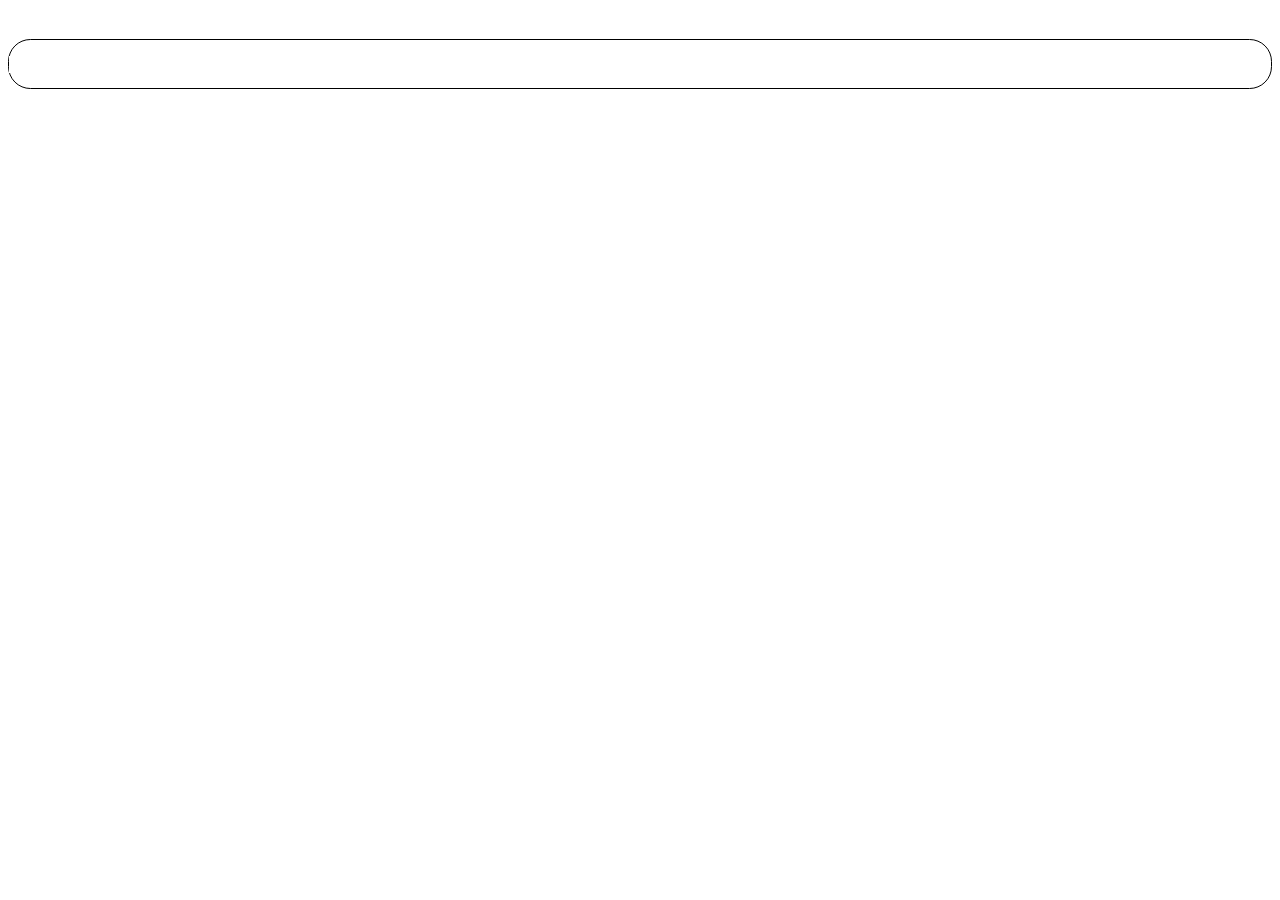
==== index.html @ 5241d894 "Add files via upload" ====
<!DOCTYPE html>
<html lang="en">
<head>
    <meta charset="UTF-8">
    <meta name="viewport" content="width=device-width, initial-scale=1.0">
    <title>Document</title>
    <link rel="stylesheet" href="https://cdnjs.cloudflare.com/ajax/libs/font-awesome/7.0.1/css/all.min.css" integrity="sha512-2SwdPD6INVrV/lHTZbO2nodKhrnDdJK9/kg2XD1r9uGqPo1cUbujc+IYdlYdEErWNu69gVcYgdxlmVmzTWnetw==" crossorigin="anonymous" referrerpolicy="no-referrer" />
    <link rel="stylesheet" href="style.css">
</head>
<body>
    <nav class="container d-flex py-1">
        <div class="w-25">
            <img src="(1) Instagram.jpg" alt="" class="img-fluid">
        </div>
        <div class="w-50"></div>
        <div id="searchbar" class="p-1 d-flex "> 
            <i class="fa-solid fa-magnifying-glass"></i>
            <input class="form-input">
            <i class="fa-solid fa-code-compare"></i>

        </div>
        <div class="w-25"></div>
    </nav>
    
</body>
</html>
---- style.css ----
.w-25{
    width: 25;
}
.w-30{
    width: 30;
}
.justify-content-between{
    justify-content: space-between;
}


.py-1{
    padding-top: 1%;
    padding-bottom: 1%;
}
.img-fluid{
    max-width: 100%;
}
nav img{
    max-height: 4rem;
    object-fit: cover;
}
#searchbar{
    border: 0.5px solid black;
    border-radius: 1.4rem;
    padding: 1.2% 0 ;
}
.form-input{
    border: none;
    outline: none;
    width: 90%;


}
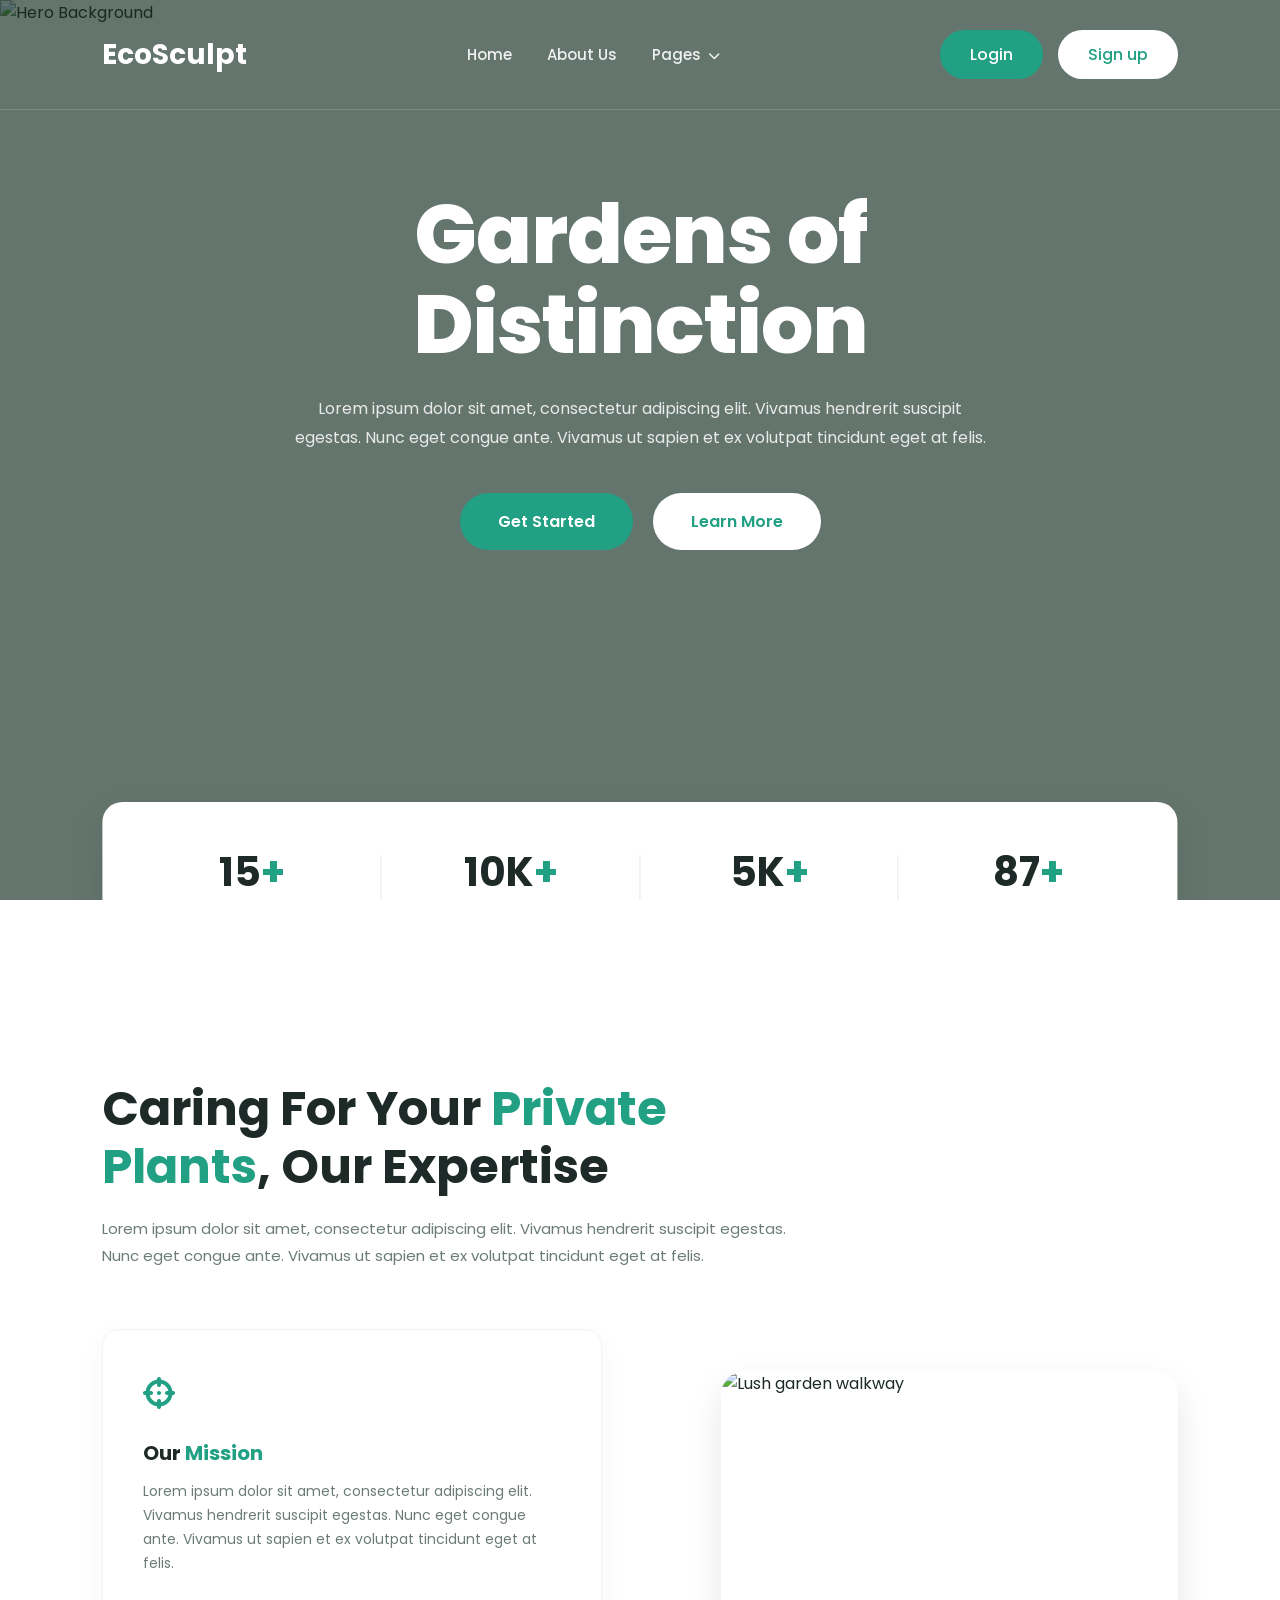
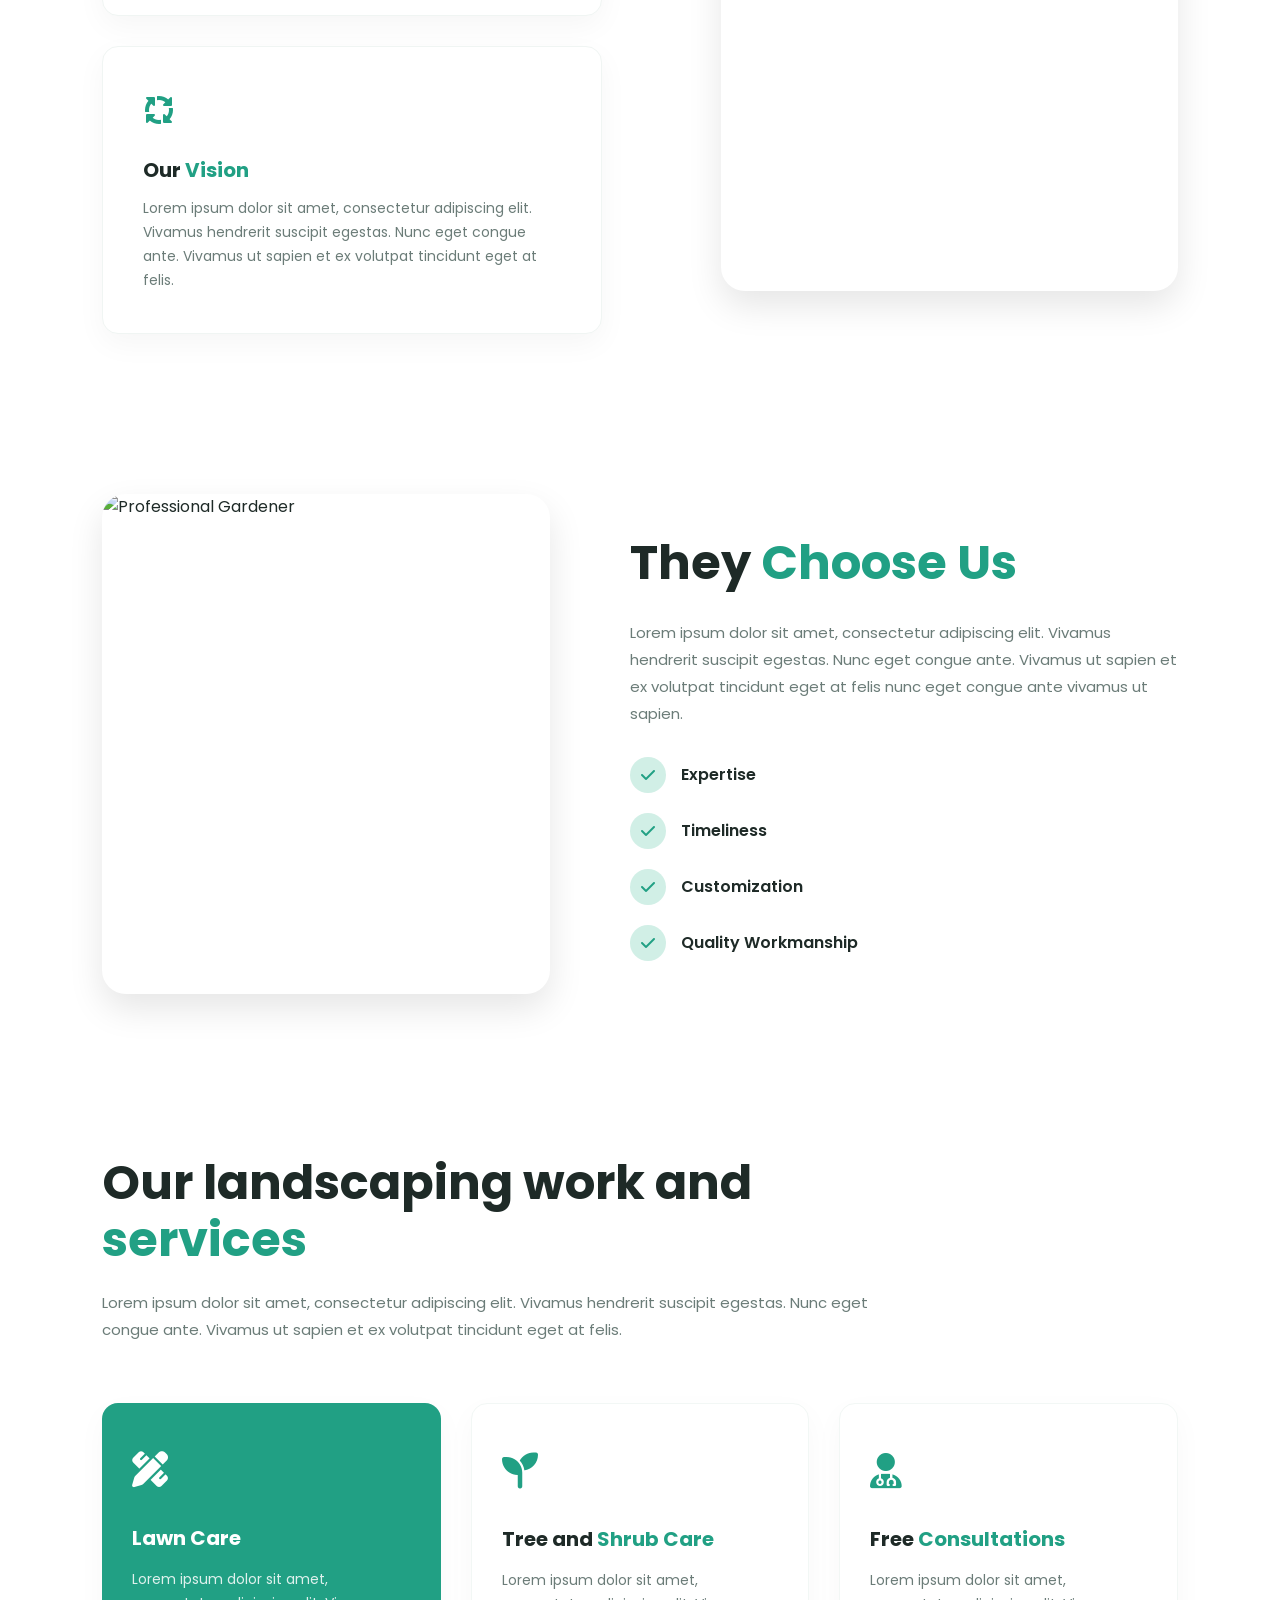
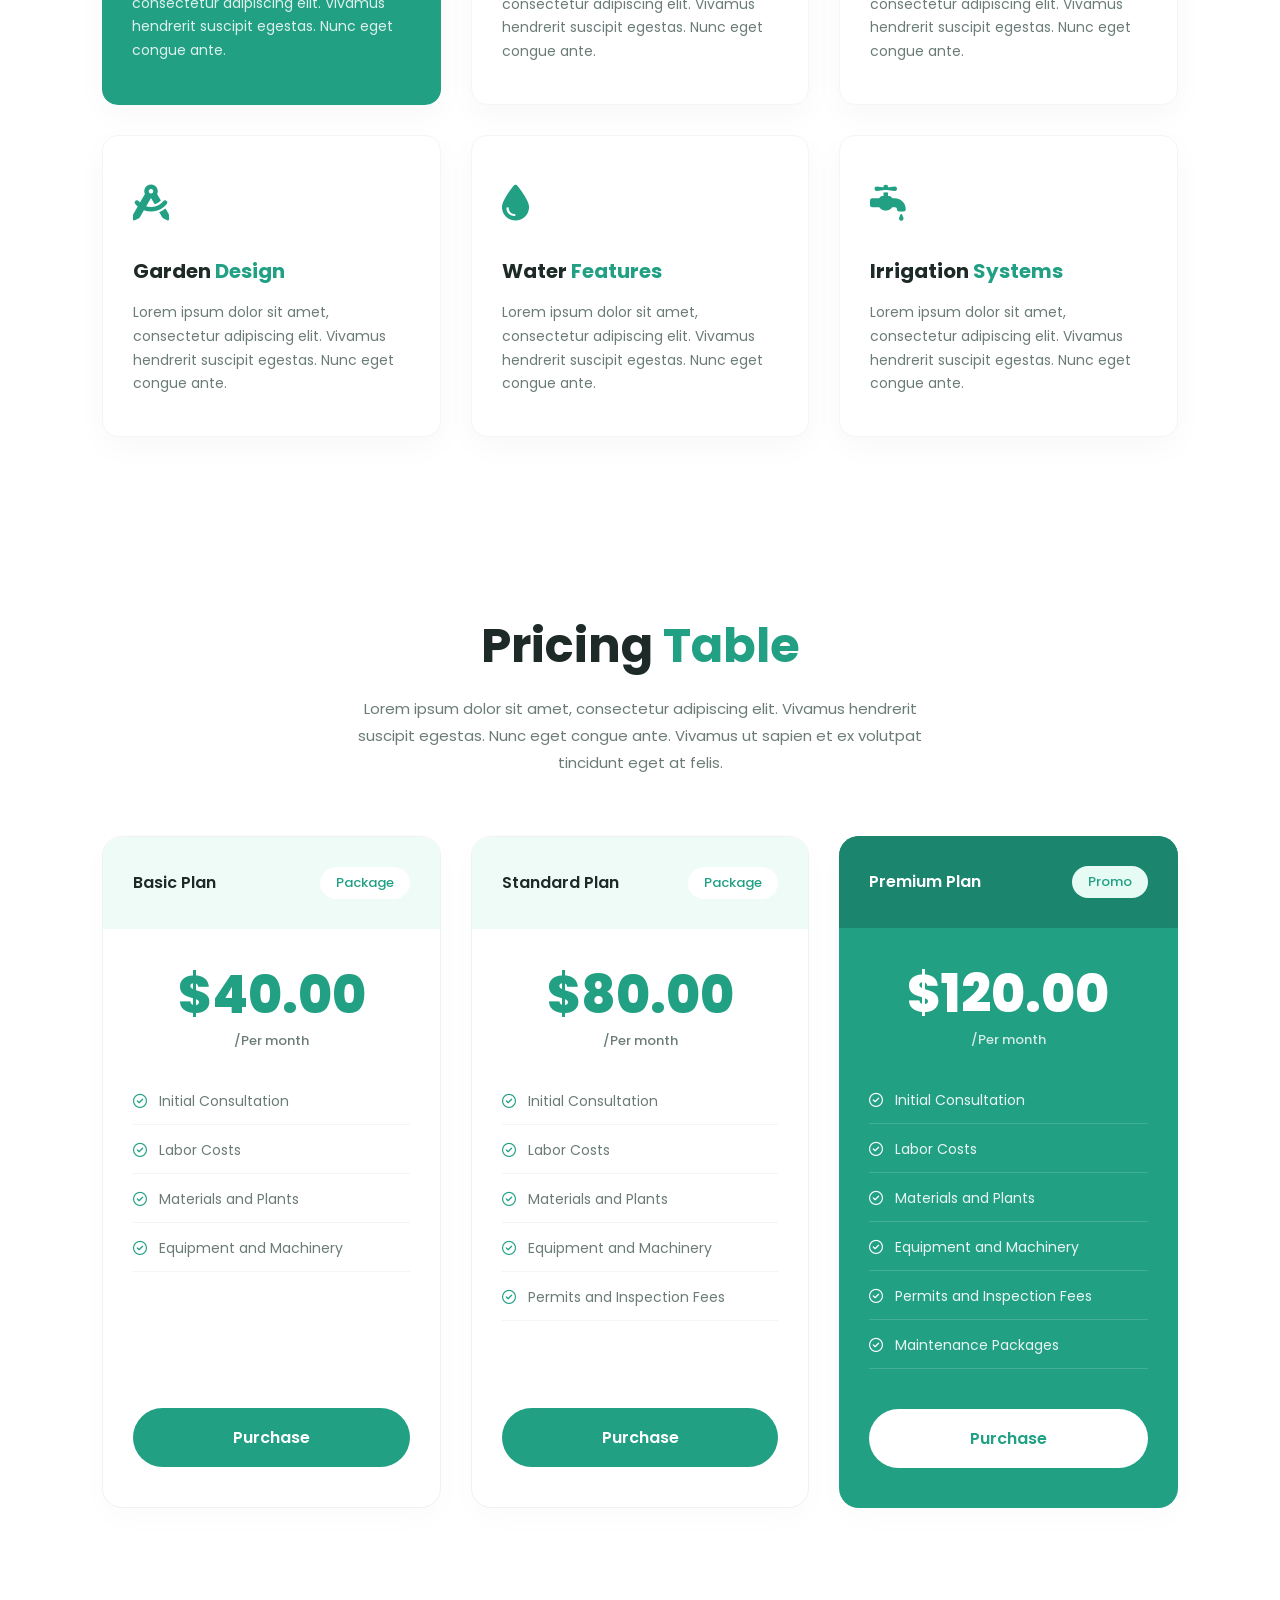
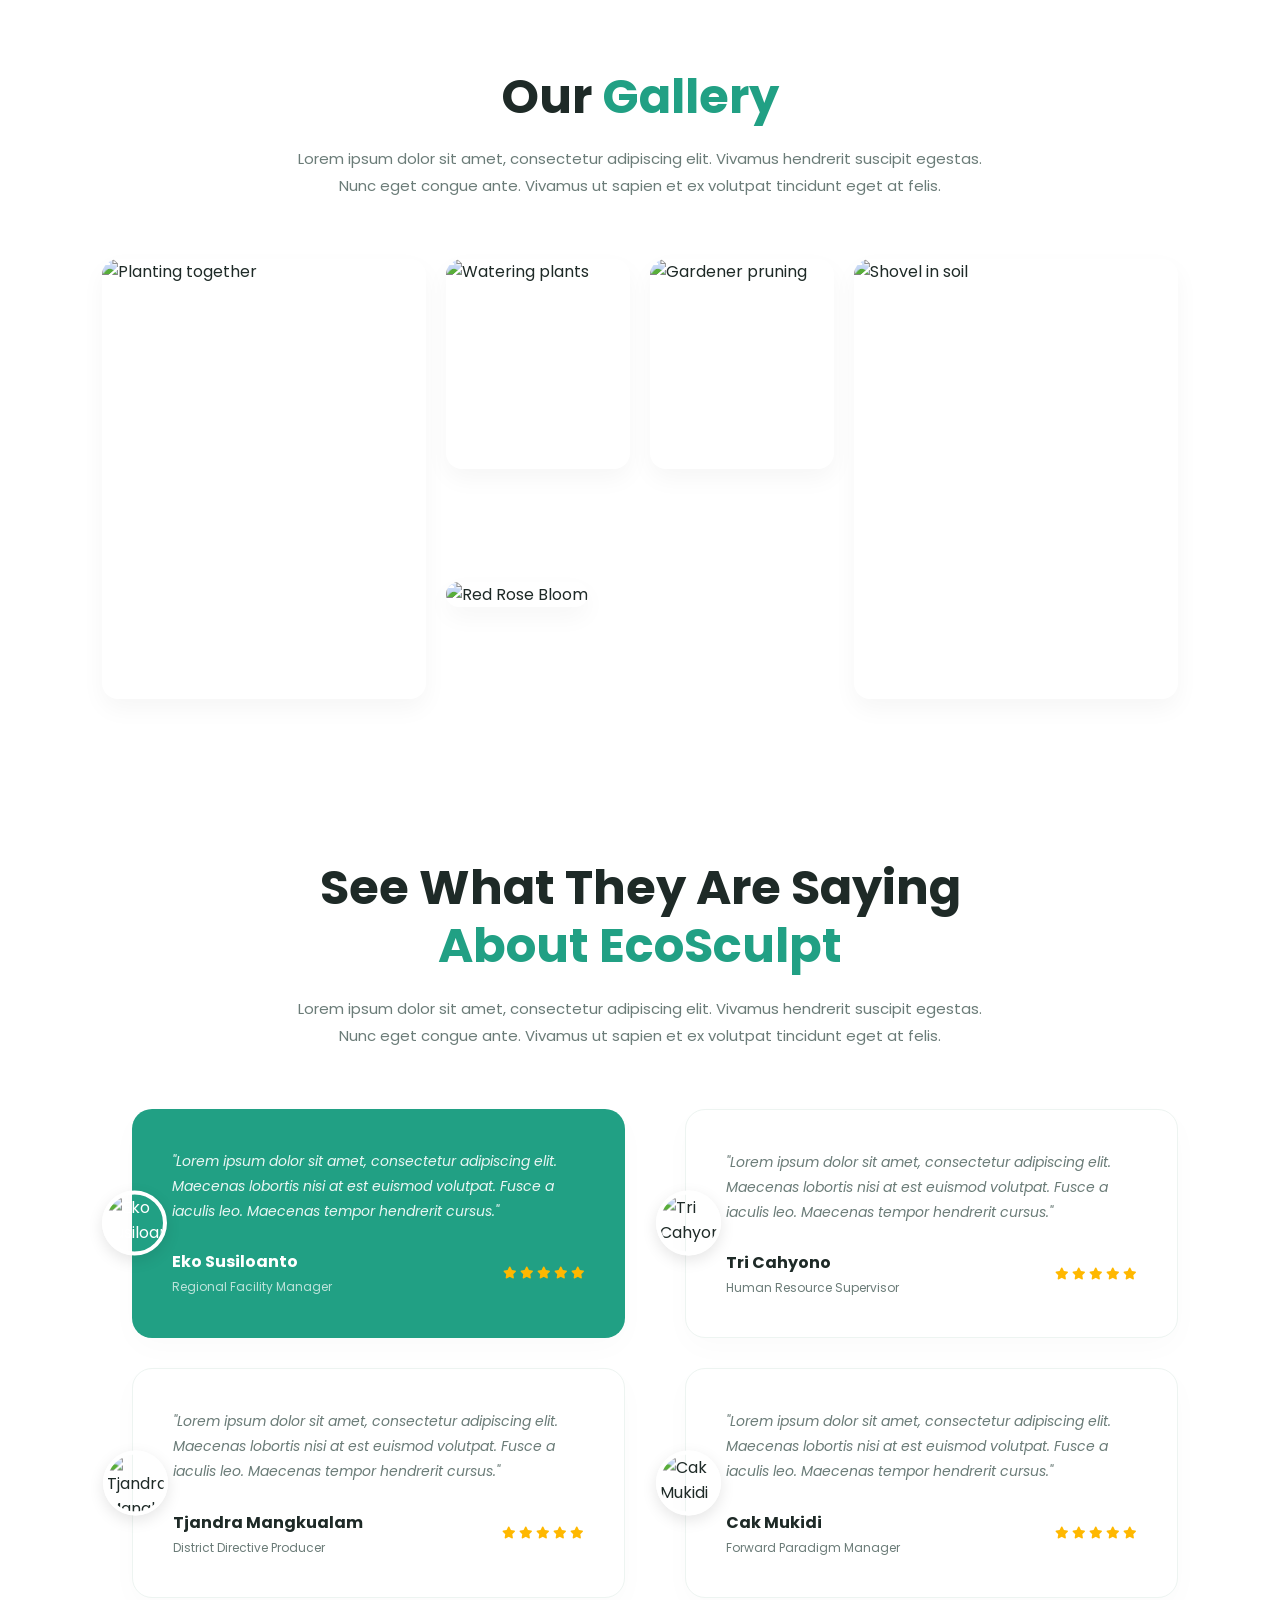
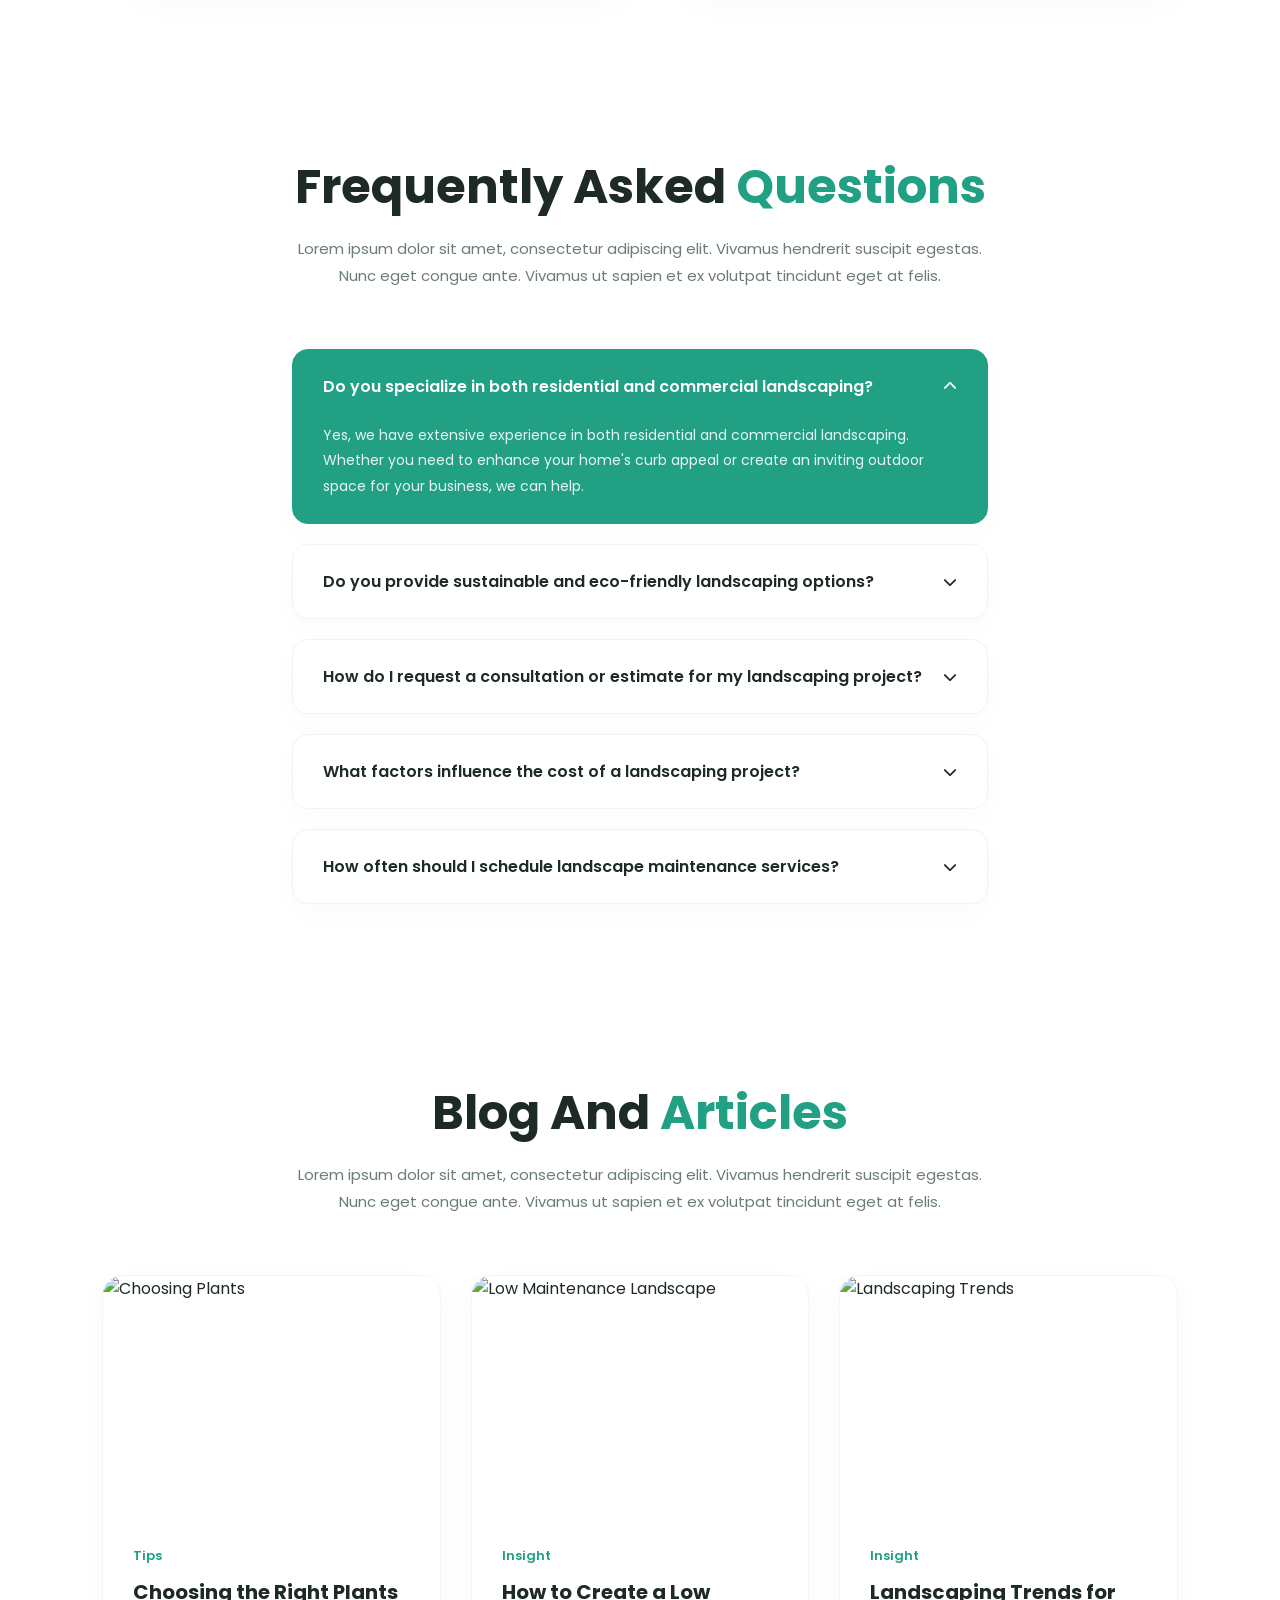
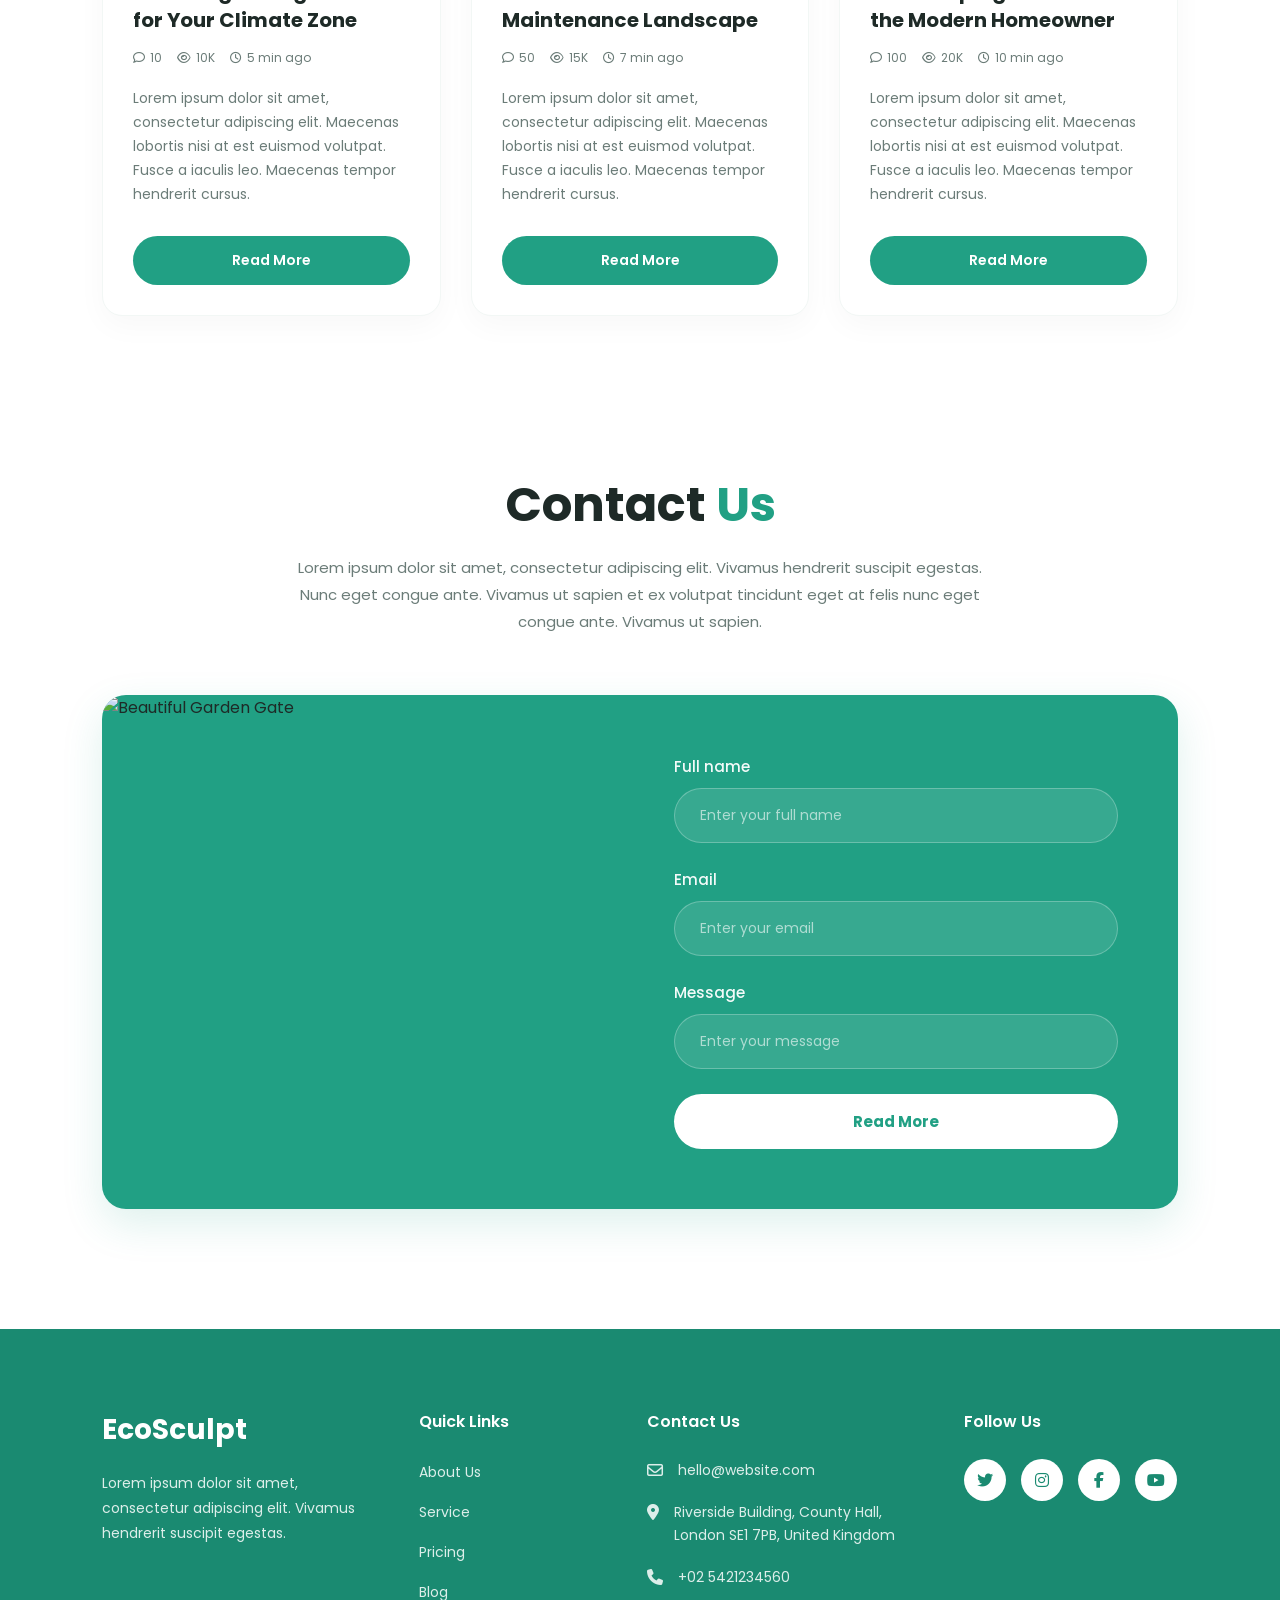
==== commit 4b8e9e4d: "Add files via upload" ====
--- a/index.html
+++ b/index.html
@@ -3,24 +3,547 @@
 <head>
     <meta charset="UTF-8">
     <meta name="viewport" content="width=device-width, initial-scale=1.0">
-    <title>Document</title>
-    <link rel="stylesheet" href="https://cdnjs.cloudflare.com/ajax/libs/font-awesome/7.0.1/css/all.min.css" integrity="sha512-2SwdPD6INVrV/lHTZbO2nodKhrnDdJK9/kg2XD1r9uGqPo1cUbujc+IYdlYdEErWNu69gVcYgdxlmVmzTWnetw==" crossorigin="anonymous" referrerpolicy="no-referrer" />
+    <title>EcoSculpt Landing Page</title>
+    <link href="https://fonts.googleapis.com/css2?family=Poppins:wght@300;400;500;600;700;800&display=swap" rel="stylesheet">
+    
+    <link rel="stylesheet" href="https://cdnjs.cloudflare.com/ajax/libs/font-awesome/6.4.0/css/all.min.css">
     <link rel="stylesheet" href="style.css">
-</head>
+   </head>
 <body>
-    <nav class="container d-flex py-1">
-        <div class="w-25">
-            <img src="(1) Instagram.jpg" alt="" class="img-fluid">
-        </div>
-        <div class="w-50"></div>
-        <div id="searchbar" class="p-1 d-flex "> 
-            <i class="fa-solid fa-magnifying-glass"></i>
-            <input class="form-input">
-            <i class="fa-solid fa-code-compare"></i>
-
-        </div>
-        <div class="w-25"></div>
-    </nav>
+    <section class="hero-section">
+        <img src="hero.webp" alt="Hero Background" class="hero-bg-image">
+        
+        <div class="hero-overlay"></div>
+
+        <header>
+            <a href="#" class="logo">EcoSculpt</a>
+            <nav>
+                <a href="#">Home</a>
+                <a href="#">About Us</a>
+                <a href="#">Pages <i class="fa-solid fa-chevron-down"></i></a>
+            </nav>
+            <div class="auth-buttons">
+                <a href="#" class="btn-login">Login</a>
+                <a href="#" class="btn-signup">Sign up</a>
+            </div>
+        </header>
+
+        <div class="hero-content">
+            <h1>Gardens of Distinction</h1>
+            <p>Lorem ipsum dolor sit amet, consectetur adipiscing elit. Vivamus hendrerit suscipit egestas. Nunc eget congue ante. Vivamus ut sapien et ex volutpat tincidunt eget at felis.</p>
+            <div class="hero-ctas">
+                <a href="#" class="btn-cta-primary">Get Started</a>
+                <a href="#" class="btn-cta-secondary">Learn More</a>
+            </div>
+        </div>
+
+        <div class="stats-container">
+            <div class="stat-item">
+                <div class="stat-number">15<span>+</span></div>
+                <div class="stat-label">Years Experience</div>
+            </div>
+            <div class="stat-item">
+                <div class="stat-number">10K<span>+</span></div>
+                <div class="stat-label">Product</div>
+            </div>
+            <div class="stat-item">
+                <div class="stat-number">5K<span>+</span></div>
+                <div class="stat-label">Satisfied Clients</div>
+            </div>
+            <div class="stat-item">
+                <div class="stat-number">87<span>+</span></div>
+                <div class="stat-label">Local Team Members</div>
+            </div>
+        </div>
+    </section>
+
     
+    <main class="main-content">
+        <div class="section-header">
+            <h2>Caring For Your <span>Private Plants</span>, Our Expertise</h2>
+            <p>Lorem ipsum dolor sit amet, consectetur adipiscing elit. Vivamus hendrerit suscipit egestas. Nunc eget congue ante. Vivamus ut sapien et ex volutpat tincidunt eget at felis.</p>
+        </div>
+
+        <div class="split-layout">
+            <div class="cards-column">
+                <div class="info-card">
+                    <div class="card-icon">
+                        <i class="fa-solid fa-crosshairs"></i>
+                    </div>
+                    <h3>Our <span>Mission</span></h3>
+                    <p>Lorem ipsum dolor sit amet, consectetur adipiscing elit. Vivamus hendrerit suscipit egestas. Nunc eget congue ante. Vivamus ut sapien et ex volutpat tincidunt eget at felis.</p>
+                </div>
+
+                <div class="info-card">
+                    <div class="card-icon">
+                        <i class="fa-solid fa-arrows-spin"></i>
+                    </div>
+                    <h3>Our <span>Vision</span></h3>
+                    <p>Lorem ipsum dolor sit amet, consectetur adipiscing elit. Vivamus hendrerit suscipit egestas. Nunc eget congue ante. Vivamus ut sapien et ex volutpat tincidunt eget at felis.</p>
+                </div>
+            </div>
+
+            <div class="image-column">
+                <img src="garden.jpg" alt="Lush garden walkway" class="showcase-image">
+            </div>
+        </div>
+    </main>
+
+    <section class="choose-us-section">
+        <div class="choose-us-grid">
+            <div class="choose-image-wrapper">
+                <img src="man.webp" alt="Professional Gardener" class="choose-image">
+            </div>
+            <div class="choose-content">
+                <h2>They <span>Choose Us</span></h2>
+                <p>Lorem ipsum dolor sit amet, consectetur adipiscing elit. Vivamus hendrerit suscipit egestas. Nunc eget congue ante. Vivamus ut sapien et ex volutpat tincidunt eget at felis nunc eget congue ante vivamus ut sapien.</p>
+                
+                <div class="features-list">
+                    <div class="feature-item">
+                        <div class="feature-icon-box"><i class="fa-solid fa-check"></i></div>
+                        <span>Expertise</span>
+                    </div>
+                    <div class="feature-item">
+                        <div class="feature-icon-box"><i class="fa-solid fa-check"></i></div>
+                        <span>Timeliness</span>
+                    </div>
+                    <div class="feature-item">
+                        <div class="feature-icon-box"><i class="fa-solid fa-check"></i></div>
+                        <span>Customization</span>
+                    </div>
+                    <div class="feature-item">
+                        <div class="feature-icon-box"><i class="fa-solid fa-check"></i></div>
+                        <span>Quality Workmanship</span>
+                    </div>
+                </div>
+            </div>
+        </div>
+    </section>
+
+    <section class="services-section">
+        <div class="section-header" style="max-width: 800px;">
+            <h2>Our landscaping work and <span>services</span></h2>
+            <p>Lorem ipsum dolor sit amet, consectetur adipiscing elit. Vivamus hendrerit suscipit egestas. Nunc eget congue ante. Vivamus ut sapien et ex volutpat tincidunt eget at felis.</p>
+        </div>
+
+        <div class="services-grid">
+            <div class="service-card featured">
+                <div class="service-icon"><i class="fa-solid fa-pen-ruler"></i></div>
+                <h3>Lawn Care</h3>
+                <p>Lorem ipsum dolor sit amet, consectetur adipiscing elit. Vivamus hendrerit suscipit egestas. Nunc eget congue ante.</p>
+            </div>
+
+            <div class="service-card">
+                <div class="service-icon"><i class="fa-solid fa-seedling"></i></div>
+                <h3>Tree and <span>Shrub Care</span></h3>
+                <p>Lorem ipsum dolor sit amet, consectetur adipiscing elit. Vivamus hendrerit suscipit egestas. Nunc eget congue ante.</p>
+            </div>
+
+            <div class="service-card">
+                <div class="service-icon"><i class="fa-solid fa-user-doctor"></i></div>
+                <h3>Free <span>Consultations</span></h3>
+                <p>Lorem ipsum dolor sit amet, consectetur adipiscing elit. Vivamus hendrerit suscipit egestas. Nunc eget congue ante.</p>
+            </div>
+
+            <div class="service-card">
+                <div class="service-icon"><i class="fa-solid fa-compass-drafting"></i></div>
+                <h3>Garden <span>Design</span></h3>
+                <p>Lorem ipsum dolor sit amet, consectetur adipiscing elit. Vivamus hendrerit suscipit egestas. Nunc eget congue ante.</p>
+            </div>
+
+            <div class="service-card">
+                <div class="service-icon"><i class="fa-solid fa-droplet"></i></div>
+                <h3>Water <span>Features</span></h3>
+                <p>Lorem ipsum dolor sit amet, consectetur adipiscing elit. Vivamus hendrerit suscipit egestas. Nunc eget congue ante.</p>
+            </div>
+
+            <div class="service-card">
+                <div class="service-icon"><i class="fa-solid fa-faucet-drip"></i></div>
+                <h3>Irrigation <span>Systems</span></h3>
+                <p>Lorem ipsum dolor sit amet, consectetur adipiscing elit. Vivamus hendrerit suscipit egestas. Nunc eget congue ante.</p>
+            </div>
+        </div>
+    </section>
+
+    <section class="pricing-section">
+        <div class="section-header" style="max-width: 600px;">
+            <h2>Pricing <span>Table</span></h2>
+            <p>Lorem ipsum dolor sit amet, consectetur adipiscing elit. Vivamus hendrerit suscipit egestas. Nunc eget congue ante. Vivamus ut sapien et ex volutpat tincidunt eget at felis.</p>
+        </div>
+
+        <div class="pricing-grid">
+            <div class="pricing-card">
+                <div class="pricing-header">
+                    <span class="plan-name">Basic Plan</span>
+                    <span class="plan-badge">Package</span>
+                </div>
+                <div class="pricing-price-box">
+                    <div class="price-value">$40.00</div>
+                    <div class="price-period">/Per month</div>
+                </div>
+                <ul class="pricing-features">
+                    <li><i class="fa-regular fa-circle-check"></i> Initial Consultation</li>
+                    <li><i class="fa-regular fa-circle-check"></i> Labor Costs</li>
+                    <li><i class="fa-regular fa-circle-check"></i> Materials and Plants</li>
+                    <li><i class="fa-regular fa-circle-check"></i> Equipment and Machinery</li>
+                </ul>
+                <div class="pricing-action">
+                    <a href="#" class="btn-purchase">Purchase</a>
+                </div>
+            </div>
+
+            <div class="pricing-card">
+                <div class="pricing-header">
+                    <span class="plan-name">Standard Plan</span>
+                    <span class="plan-badge">Package</span>
+                </div>
+                <div class="pricing-price-box">
+                    <div class="price-value">$80.00</div>
+                    <div class="price-period">/Per month</div>
+                </div>
+                <ul class="pricing-features">
+                    <li><i class="fa-regular fa-circle-check"></i> Initial Consultation</li>
+                    <li><i class="fa-regular fa-circle-check"></i> Labor Costs</li>
+                    <li><i class="fa-regular fa-circle-check"></i> Materials and Plants</li>
+                    <li><i class="fa-regular fa-circle-check"></i> Equipment and Machinery</li>
+                    <li><i class="fa-regular fa-circle-check"></i> Permits and Inspection Fees</li>
+                </ul>
+                <div class="pricing-action">
+                    <a href="#" class="btn-purchase">Purchase</a>
+                </div>
+            </div>
+
+            <div class="pricing-card premium">
+                <div class="pricing-header">
+                    <span class="plan-name">Premium Plan</span>
+                    <span class="plan-badge">Promo</span>
+                </div>
+                <div class="pricing-price-box">
+                    <div class="price-value">$120.00</div>
+                    <div class="price-period">/Per month</div>
+                </div>
+                <ul class="pricing-features">
+                    <li><i class="fa-regular fa-circle-check"></i> Initial Consultation</li>
+                    <li><i class="fa-regular fa-circle-check"></i> Labor Costs</li>
+                    <li><i class="fa-regular fa-circle-check"></i> Materials and Plants</li>
+                    <li><i class="fa-regular fa-circle-check"></i> Equipment and Machinery</li>
+                    <li><i class="fa-regular fa-circle-check"></i> Permits and Inspection Fees</li>
+                    <li><i class="fa-regular fa-circle-check"></i> Maintenance Packages</li>
+                </ul>
+                <div class="pricing-action">
+                    <a href="#" class="btn-purchase">Purchase</a>
+                </div>
+            </div>
+        </div>
+    </section>
+
+    
+    <section class="gallery-section">
+        <div class="section-header centered">
+            <h2>Our <span>Gallery</span></h2>
+            <p>Lorem ipsum dolor sit amet, consectetur adipiscing elit. Vivamus hendrerit suscipit egestas. Nunc eget congue ante. Vivamus ut sapien et ex volutpat tincidunt eget at felis.</p>
+        </div>
+
+        <div class="gallery-grid">
+            <div class="gallery-col col-left">
+                <img src="son.jpg" alt="Planting together" class="gallery-img">
+            </div>
+
+            <div class="gallery-col middle-col">
+                <div class="gallery-middle-row">
+                    <img src="man2.webp" alt="Watering plants" class="gallery-img">
+                    <img src="boy.webp" alt="Gardener pruning" class="gallery-img">
+                </div>
+                <div class="col-middle-bottom">
+                    <img src="flower.webp" alt="Red Rose Bloom" class="gallery-img">
+                </div>
+            </div>
+
+            <div class="gallery-col col-right">
+                <img src="growing.jpg" alt="Shovel in soil" class="gallery-img">
+            </div>
+        </div>
+    </section>
+
+    <!-- SECTION 6: TESTIMONIALS -->
+    <section class="testimonials-section">
+        <div class="section-header centered">
+            <h2>See What They Are Saying <br><span>About EcoSculpt</span></h2>
+            <p>Lorem ipsum dolor sit amet, consectetur adipiscing elit. Vivamus hendrerit suscipit egestas. Nunc eget congue ante. Vivamus ut sapien et ex volutpat tincidunt eget at felis.</p>
+        </div>
+
+        <div class="testimonials-grid">
+            <!-- كارت 1 (أخضر كامل ونشط) -->
+            <div class="testimonial-card active">
+                <img src="eko.webp" alt="Eko Susiloanto" class="testimonial-avatar">
+                <div class="testimonial-text">
+                    "Lorem ipsum dolor sit amet, consectetur adipiscing elit. Maecenas lobortis nisi at est euismod volutpat. Fusce a iaculis leo. Maecenas tempor hendrerit cursus."
+                </div>
+                <div class="testimonial-footer">
+                    <div class="client-info">
+                        <h4>Eko Susiloanto</h4>
+                        <p>Regional Facility Manager</p>
+                    </div>
+                    <div class="stars">
+                        <i class="fa-solid fa-star"></i>
+                        <i class="fa-solid fa-star"></i>
+                        <i class="fa-solid fa-star"></i>
+                        <i class="fa-solid fa-star"></i>
+                        <i class="fa-solid fa-star"></i>
+                    </div>
+                </div>
+            </div>
+
+            <!-- كارت 2 (أبيض) -->
+            <div class="testimonial-card">
+                <img src="tjandra.jpg" alt="Tri Cahyono" class="testimonial-avatar">
+                <div class="testimonial-text">
+                    "Lorem ipsum dolor sit amet, consectetur adipiscing elit. Maecenas lobortis nisi at est euismod volutpat. Fusce a iaculis leo. Maecenas tempor hendrerit cursus."
+                </div>
+                <div class="testimonial-footer">
+                    <div class="client-info">
+                        <h4>Tri Cahyono</h4>
+                        <p>Human Resource Supervisor</p>
+                    </div>
+                    <div class="stars">
+                        <i class="fa-solid fa-star"></i>
+                        <i class="fa-solid fa-star"></i>
+                        <i class="fa-solid fa-star"></i>
+                        <i class="fa-solid fa-star"></i>
+                        <i class="fa-solid fa-star"></i>
+                    </div>
+                </div>
+            </div>
+
+            <!-- كارت 3 (أبيض) -->
+            <div class="testimonial-card">
+                <img src="tri.png" alt="Tjandra Mangkualam" class="testimonial-avatar">
+                <div class="testimonial-text">
+                    "Lorem ipsum dolor sit amet, consectetur adipiscing elit. Maecenas lobortis nisi at est euismod volutpat. Fusce a iaculis leo. Maecenas tempor hendrerit cursus."
+                </div>
+                <div class="testimonial-footer">
+                    <div class="client-info">
+                        <h4>Tjandra Mangkualam</h4>
+                        <p>District Directive Producer</p>
+                    </div>
+                    <div class="stars">
+                        <i class="fa-solid fa-star"></i>
+                        <i class="fa-solid fa-star"></i>
+                        <i class="fa-solid fa-star"></i>
+                        <i class="fa-solid fa-star"></i>
+                        <i class="fa-solid fa-star"></i>
+                    </div>
+                </div>
+            </div>
+
+            <!-- كارت 4 (أبيض) -->
+            <div class="testimonial-card">
+                <img src="cak.webp" alt="Cak Mukidi" class="testimonial-avatar">
+                <div class="testimonial-text">
+                    "Lorem ipsum dolor sit amet, consectetur adipiscing elit. Maecenas lobortis nisi at est euismod volutpat. Fusce a iaculis leo. Maecenas tempor hendrerit cursus."
+                </div>
+                <div class="testimonial-footer">
+                    <div class="client-info">
+                        <h4>Cak Mukidi</h4>
+                        <p>Forward Paradigm Manager</p>
+                    </div>
+                    <div class="stars">
+                        <i class="fa-solid fa-star"></i>
+                        <i class="fa-solid fa-star"></i>
+                        <i class="fa-solid fa-star"></i>
+                        <i class="fa-solid fa-star"></i>
+                        <i class="fa-solid fa-star"></i>
+                    </div>
+                </div>
+            </div>
+        </div>
+    </section>
+
+    
+    <section class="faq-section">
+        <div class="section-header centered">
+            <h2>Frequently Asked <span>Questions</span></h2>
+            <p>Lorem ipsum dolor sit amet, consectetur adipiscing elit. Vivamus hendrerit suscipit egestas. Nunc eget congue ante. Vivamus ut sapien et ex volutpat tincidunt eget at felis.</p>
+        </div>
+
+        <div class="faq-container">
+            <details open>
+                <summary>Do you specialize in both residential and commercial landscaping?</summary>
+                <div class="faq-content">
+                    Yes, we have extensive experience in both residential and commercial landscaping. Whether you need to enhance your home's curb appeal or create an inviting outdoor space for your business, we can help.
+                </div>
+            </details>
+
+            <details>
+                <summary>Do you provide sustainable and eco-friendly landscaping options?</summary>
+                <div class="faq-content">
+                    Yes, we offer various sustainable options including native planting, water-efficient irrigation systems, and organic soil management to minimize environmental impact.
+                </div>
+            </details>
+
+            <details>
+                <summary>How do I request a consultation or estimate for my landscaping project?</summary>
+                <div class="faq-content">
+                    You can easily request a consultation by clicking the "Get Started" button in our header, or by contacting us directly through our customer support email or phone number.
+                </div>
+            </details>
+
+            <details>
+                <summary>What factors influence the cost of a landscaping project?</summary>
+                <div class="faq-content">
+                    The total cost depends on factors such as the size of the yard, materials chosen (plants, stones, wood), the complexity of design, labor time, and any permits required.
+                </div>
+            </details>
+
+            <details>
+                <summary>How often should I schedule landscape maintenance services?</summary>
+                <div class="faq-content">
+                    For most gardens, we recommend bi-weekly or monthly maintenance, depending on the season and the types of plants you have in your garden.
+                </div>
+            </details>
+        </div>
+    </section>
+
+    <!-- SECTION 8: BLOG AND ARTICLES -->
+    <section class="blog-section">
+        <div class="section-header centered">
+            <h2>Blog And <span>Articles</span></h2>
+            <p>Lorem ipsum dolor sit amet, consectetur adipiscing elit. Vivamus hendrerit suscipit egestas. Nunc eget congue ante. Vivamus ut sapien et ex volutpat tincidunt eget at felis.</p>
+        </div>
+
+        <div class="blog-grid">
+            
+            <div class="blog-card">
+               
+                <img src="plantes.jpg" alt="Choosing Plants" class="blog-img">
+                <div class="blog-body">
+                    <span class="blog-tag">Tips</span>
+                    <a href="#" class="blog-title">Choosing the Right Plants for Your Climate Zone</a>
+                    <div class="blog-meta">
+                        <span><i class="fa-regular fa-comment"></i> 10</span>
+                        <span><i class="fa-regular fa-eye"></i> 10K</span>
+                        <span><i class="fa-regular fa-clock"></i> 5 min ago</span>
+                    </div>
+                    <p class="blog-desc">Lorem ipsum dolor sit amet, consectetur adipiscing elit. Maecenas lobortis nisi at est euismod volutpat. Fusce a iaculis leo. Maecenas tempor hendrerit cursus.</p>
+                    <a href="#" class="btn-readmore">Read More</a>
+                </div>
+            </div>
+
+            
+            <div class="blog-card">
+                
+                <img src="landscape.jpg" alt="Low Maintenance Landscape" class="blog-img">
+                <div class="blog-body">
+                    <span class="blog-tag">Insight</span>
+                    <a href="#" class="blog-title">How to Create a Low Maintenance Landscape</a>
+                    <div class="blog-meta">
+                        <span><i class="fa-regular fa-comment"></i> 50</span>
+                        <span><i class="fa-regular fa-eye"></i> 15K</span>
+                        <span><i class="fa-regular fa-clock"></i> 7 min ago</span>
+                    </div>
+                    <p class="blog-desc">Lorem ipsum dolor sit amet, consectetur adipiscing elit. Maecenas lobortis nisi at est euismod volutpat. Fusce a iaculis leo. Maecenas tempor hendrerit cursus.</p>
+                    <a href="#" class="btn-readmore">Read More</a>
+                </div>
+            </div>
+
+           
+            <div class="blog-card">
+                
+                <img src="home.webp" alt="Landscaping Trends" class="blog-img">
+                <div class="blog-body">
+                    <span class="blog-tag">Insight</span>
+                    <a href="#" class="blog-title">Landscaping Trends for the Modern Homeowner</a>
+                    <div class="blog-meta">
+                        <span><i class="fa-regular fa-comment"></i> 100</span>
+                        <span><i class="fa-regular fa-eye"></i> 20K</span>
+                        <span><i class="fa-regular fa-clock"></i> 10 min ago</span>
+                    </div>
+                    <p class="blog-desc">Lorem ipsum dolor sit amet, consectetur adipiscing elit. Maecenas lobortis nisi at est euismod volutpat. Fusce a iaculis leo. Maecenas tempor hendrerit cursus.</p>
+                    <a href="#" class="btn-readmore">Read More</a>
+                </div>
+            </div>
+        </div>
+    </section>
+
+    <!-- SECTION 9: CONTACT US -->
+    <section class="contact-section">
+        <div class="section-header centered">
+            <h2>Contact <span>Us</span></h2>
+            <p>Lorem ipsum dolor sit amet, consectetur adipiscing elit. Vivamus hendrerit suscipit egestas. Nunc eget congue ante. Vivamus ut sapien et ex volutpat tincidunt eget at felis nunc eget congue ante. Vivamus ut sapien.</p>
+        </div>
+
+        <div class="contact-container">
+            <div class="contact-image-box">
+            
+                <img src="garden2.jpg" alt="Beautiful Garden Gate" class="contact-img">
+            </div>
+            <div class="contact-form-box">
+                <form action="#">
+                    <div class="form-group">
+                        <label for="fullname">Full name</label>
+                        <input type="text" id="fullname" class="form-control" placeholder="Enter your full name" required>
+                    </div>
+                    <div class="form-group">
+                        <label for="email">Email</label>
+                        <input type="email" id="email" class="form-control" placeholder="Enter your email" required>
+                    </div>
+                    <div class="form-group">
+                        <label for="message">Message</label>
+                        <input type="text" id="message" class="form-control" placeholder="Enter your message" required>
+                    </div>
+                    <button type="submit" class="btn-submit">Read More</button>
+                </form>
+            </div>
+        </div>
+    </section>
+
+    
+    <footer>
+        <div class="footer-grid">
+            <div class="footer-brand">
+                <h2>EcoSculpt</h2>
+                <p>Lorem ipsum dolor sit amet, consectetur adipiscing elit. Vivamus hendrerit suscipit egestas.</p>
+            </div>
+
+            <div class="footer-links">
+                <h3>Quick Links</h3>
+                <ul>
+                    <li><a href="#">About Us</a></li>
+                    <li><a href="#">Service</a></li>
+                    <li><a href="#">Pricing</a></li>
+                    <li><a href="#">Blog</a></li>
+                </ul>
+            </div>
+
+            <div class="footer-contact">
+                <h3>Contact Us</h3>
+                <div class="footer-contact-list">
+                    <div class="contact-info-item">
+                        <i class="fa-regular fa-envelope"></i>
+                        <a href="mailto:hello@website.com">hello@website.com</a>
+                    </div>
+                    <div class="contact-info-item">
+                        <i class="fa-solid fa-location-dot"></i>
+                        <span>Riverside Building, County Hall,<br>London SE1 7PB, United Kingdom</span>
+                    </div>
+                    <div class="contact-info-item">
+                        <i class="fa-solid fa-phone"></i>
+                        <a href="tel:+025421234560">+02 5421234560</a>
+                    </div>
+                </div>
+            </div>
+
+            <div class="footer-social">
+                <h3>Follow Us</h3>
+                <div class="social-icons">
+                    <a href="#" class="social-icon"><i class="fa-brands fa-twitter"></i></a>
+                    <a href="#" class="social-icon"><i class="fa-brands fa-instagram"></i></a>
+                    <a href="#" class="social-icon"><i class="fa-brands fa-facebook-f"></i></a>
+                    <a href="#" class="social-icon"><i class="fa-brands fa-youtube"></i></a>
+                </div>
+            </div>
+        </div>
+    </footer>
+
 </body>
 </html>
--- a/style.css
+++ b/style.css
@@ -1,34 +1,1278 @@
-.w-25{
-    width: 25;
-}
-.w-30{
-    width: 30;
-}
-.justify-content-between{
-    justify-content: space-between;
-}
-
-
-.py-1{
-    padding-top: 1%;
-    padding-bottom: 1%;
-}
-.img-fluid{
-    max-width: 100%;
-}
-nav img{
-    max-height: 4rem;
-    object-fit: cover;
-}
-#searchbar{
-    border: 0.5px solid black;
-    border-radius: 1.4rem;
-    padding: 1.2% 0 ;
-}
-.form-input{
-    border: none;
-    outline: none;
-    width: 90%;
-
-
-}+:root {
+            --primary-color: #21a084;
+            --primary-hover: #1b856e;
+            --text-dark: #1e2a27;
+            --text-gray: #6b7c78;
+            --bg-light: #fcfcfc;
+            --white: #ffffff;
+            --transition: all 0.3s ease;
+        }
+
+        * {
+            box-sizing: border-box;
+            margin: 0;
+            padding: 0;
+            font-family: 'Poppins', sans-serif;
+        }
+
+        body {
+            background-color: var(--white);
+            color: var(--text-dark);
+            overflow-x: hidden;
+        }
+
+        
+        .hero-section {
+            position: relative;
+            min-height: 100vh;
+            padding-bottom: 120px;
+            overflow: hidden;
+        }
+
+        .hero-bg-image {
+            position: absolute;
+            top: 0;
+            left: 0;
+            width: 100%;
+            height: 100%;
+            object-fit: cover;
+            z-index: -2;
+        }
+
+        .hero-overlay {
+            position: absolute;
+            top: 0;
+            left: 0;
+            width: 100%;
+            height: 100%;
+            background: rgba(18, 44, 32, 0.65);
+            z-index: -1;
+        }
+
+        header {
+            position: relative;
+            display: flex;
+            justify-content: space-between;
+            align-items: center;
+            padding: 30px 8%;
+            border-bottom: 1px solid rgba(255, 255, 255, 0.15);
+            z-index: 5;
+        }
+
+        .logo {
+            color: var(--white);
+            font-size: 28px;
+            font-weight: 700;
+            text-decoration: none;
+        }
+
+        nav {
+            display: flex;
+            align-items: center;
+            gap: 35px;
+        }
+
+        nav a {
+            color: rgba(255, 255, 255, 0.9);
+            text-decoration: none;
+            font-size: 15px;
+            font-weight: 500;
+            transition: var(--transition);
+        }
+
+        nav a:hover {
+            color: var(--primary-color);
+        }
+
+        nav a i {
+            font-size: 12px;
+            margin-left: 3px;
+        }
+
+        .auth-buttons {
+            display: flex;
+            gap: 15px;
+        }
+
+        .btn-login {
+            background: var(--primary-color);
+            color: var(--white);
+            padding: 12px 30px;
+            border-radius: 30px;
+            text-decoration: none;
+            font-weight: 500;
+            transition: var(--transition);
+        }
+
+        .btn-login:hover {
+            background: var(--primary-hover);
+        }
+
+        .btn-signup {
+            background: var(--white);
+            color: var(--primary-color);
+            padding: 12px 30px;
+            border-radius: 30px;
+            text-decoration: none;
+            font-weight: 500;
+            transition: var(--transition);
+        }
+
+        .btn-signup:hover {
+            background: #f0f0f0;
+        }
+
+        .hero-content {
+            position: relative;
+            max-width: 850px;
+            margin: 80px auto 0 auto;
+            text-align: center;
+            color: var(--white);
+            padding: 0 20px;
+            z-index: 5;
+        }
+
+        .hero-content h1 {
+            font-size: 82px;
+            font-weight: 800;
+            line-height: 1.1;
+            margin-bottom: 25px;
+            letter-spacing: -1px;
+        }
+
+        .hero-content p {
+            font-size: 16px;
+            color: rgba(255, 255, 255, 0.85);
+            line-height: 1.8;
+            margin-bottom: 40px;
+            max-width: 700px;
+            margin-left: auto;
+            margin-right: auto;
+        }
+
+        .hero-ctas {
+            display: flex;
+            justify-content: center;
+            gap: 20px;
+            margin-bottom: 100px;
+        }
+
+        .btn-cta-primary {
+            background: var(--primary-color);
+            color: var(--white);
+            padding: 16px 38px;
+            border-radius: 30px;
+            text-decoration: none;
+            font-weight: 600;
+            transition: var(--transition);
+        }
+
+        .btn-cta-primary:hover {
+            background: var(--primary-hover);
+        }
+
+        .btn-cta-secondary {
+            background: var(--white);
+            color: var(--primary-color);
+            padding: 16px 38px;
+            border-radius: 30px;
+            text-decoration: none;
+            font-weight: 600;
+            transition: var(--transition);
+        }
+
+        .btn-cta-secondary:hover {
+            background: #f0f0f0;
+        }
+
+        .stats-container {
+            position: absolute;
+            bottom: -70px;
+            left: 50%;
+            transform: translateX(-50%);
+            width: 84%;
+            max-width: 1100px;
+            background: var(--white);
+            border-radius: 20px;
+            box-shadow: 0 15px 40px rgba(0, 0, 0, 0.08);
+            display: flex;
+            justify-content: space-around;
+            padding: 40px 20px;
+            z-index: 10;
+        }
+
+        .stat-item {
+            flex: 1;
+            text-align: center;
+            position: relative;
+        }
+
+        .stat-item:not(:last-child)::after {
+            content: '';
+            position: absolute;
+            right: 0;
+            top: 15%;
+            height: 70%;
+            width: 1px;
+            background-color: #e2e8f0;
+        }
+
+        .stat-number {
+            font-size: 40px;
+            font-weight: 700;
+            color: var(--text-dark);
+            margin-bottom: 8px;
+        }
+
+        .stat-number span {
+            color: var(--primary-color);
+        }
+
+        .stat-label {
+            font-size: 13px;
+            color: var(--text-gray);
+            font-weight: 500;
+        }
+
+       
+        .main-content {
+            padding: 180px 8% 80px 8%;
+            max-width: 1400px;
+            margin: 0 auto;
+        }
+
+        .section-header {
+            max-width: 700px;
+            margin-bottom: 60px;
+        }
+
+        .section-header.centered {
+            text-align: center;
+            margin-left: auto;
+            margin-right: auto;
+        }
+
+        .section-header h2 {
+            font-size: 48px;
+            font-weight: 700;
+            line-height: 1.2;
+            color: var(--text-dark);
+            margin-bottom: 20px;
+        }
+
+        .section-header h2 span {
+            color: var(--primary-color);
+        }
+
+        .section-header p {
+            font-size: 15px;
+            color: var(--text-gray);
+            line-height: 1.8;
+        }
+
+        .split-layout {
+            display: grid;
+            grid-template-columns: 1.1fr 0.9fr;
+            gap: 60px;
+            align-items: center;
+        }
+
+        /* Cards Style (First section) */
+        .cards-column {
+            display: flex;
+            flex-direction: column;
+            gap: 30px;
+        }
+
+        .info-card {
+            background: var(--white);
+            border-radius: 16px;
+            padding: 40px;
+            box-shadow: 0 10px 30px rgba(0, 0, 0, 0.04);
+            border: 1px solid #f0f5f3;
+            transition: var(--transition);
+            max-width: 500px;
+        }
+
+        .info-card:hover {
+            transform: translateY(-5px);
+            box-shadow: 0 15px 35px rgba(0, 0, 0, 0.07);
+        }
+
+        .card-icon {
+            color: var(--primary-color);
+            font-size: 32px;
+            margin-bottom: 20px;
+        }
+
+        .info-card h3 {
+            font-size: 20px;
+            font-weight: 700;
+            color: var(--text-dark);
+            margin-bottom: 12px;
+        }
+
+        .info-card h3 span {
+            color: var(--primary-color);
+        }
+
+        .info-card p {
+            font-size: 14px;
+            color: var(--text-gray);
+            line-height: 1.7;
+        }
+
+        .image-column {
+            position: relative;
+            display: flex;
+            justify-content: flex-end;
+        }
+
+        .showcase-image {
+            width: 100%;
+            max-width: 500px;
+            height: 520px;
+            object-fit: cover;
+            border-radius: 24px;
+            box-shadow: 0 15px 35px rgba(0, 0, 0, 0.1);
+        }
+
+        
+        .choose-us-section {
+            padding: 80px 8%;
+            max-width: 1400px;
+            margin: 0 auto;
+        }
+
+        .choose-us-grid {
+            display: grid;
+            grid-template-columns: 0.9fr 1.1fr;
+            gap: 80px;
+            align-items: center;
+        }
+
+        .choose-image-wrapper {
+            display: flex;
+            justify-content: flex-start;
+        }
+
+        .choose-image {
+            width: 100%;
+            max-width: 480px;
+            height: 500px;
+            object-fit: cover;
+            border-radius: 24px;
+            box-shadow: 0 15px 35px rgba(0, 0, 0, 0.1);
+        }
+
+        .choose-content h2 {
+            font-size: 48px;
+            font-weight: 700;
+            color: var(--text-dark);
+            margin-bottom: 20px;
+        }
+
+        .choose-content h2 span {
+            color: var(--primary-color);
+        }
+
+        .choose-content p {
+            font-size: 15px;
+            color: var(--text-gray);
+            line-height: 1.8;
+            margin-bottom: 30px;
+        }
+
+        .features-list {
+            display: flex;
+            flex-direction: column;
+            gap: 20px;
+        }
+
+        .feature-item {
+            display: flex;
+            align-items: center;
+            gap: 15px;
+        }
+
+        .feature-icon-box {
+            width: 36px;
+            height: 36px;
+            background-color: #d1efe6;
+            border-radius: 50%;
+            display: flex;
+            align-items: center;
+            justify-content: center;
+            color: var(--primary-color);
+            font-size: 16px;
+            flex-shrink: 0;
+        }
+
+        .feature-item span {
+            font-size: 16px;
+            font-weight: 600;
+            color: var(--text-dark);
+        }
+
+        /* --- SECTION 3: LANDSCAPING SERVICES --- */
+        .services-section {
+            padding: 80px 8%;
+            max-width: 1400px;
+            margin: 0 auto;
+        }
+
+        .services-grid {
+            display: grid;
+            grid-template-columns: repeat(3, 1fr);
+            gap: 30px;
+            margin-top: 50px;
+        }
+
+        .service-card {
+            background-color: var(--white);
+            border-radius: 16px;
+            padding: 40px 30px;
+            box-shadow: 0 10px 30px rgba(0, 0, 0, 0.03);
+            border: 1px solid #f2f7f5;
+            transition: var(--transition);
+        }
+
+        .service-card:hover {
+            transform: translateY(-8px);
+            box-shadow: 0 15px 35px rgba(0, 0, 0, 0.07);
+        }
+
+        .service-card.featured {
+            background-color: var(--primary-color);
+            color: var(--white);
+            border: none;
+        }
+
+        .service-card.featured:hover {
+            background-color: var(--primary-hover);
+        }
+
+        .service-icon {
+            font-size: 36px;
+            color: var(--primary-color);
+            margin-bottom: 25px;
+        }
+
+        .service-card.featured .service-icon {
+            color: var(--white);
+        }
+
+        .service-card h3 {
+            font-size: 20px;
+            font-weight: 700;
+            margin-bottom: 15px;
+            color: var(--text-dark);
+        }
+
+        .service-card.featured h3 {
+            color: var(--white);
+        }
+
+        .service-card h3 span {
+            color: var(--primary-color);
+        }
+
+        .service-card p {
+            font-size: 14px;
+            color: var(--text-gray);
+            line-height: 1.7;
+        }
+
+        .service-card.featured p {
+            color: rgba(255, 255, 255, 0.85);
+        }
+
+        /* --- SECTION 4: PRICING TABLE --- */
+        .pricing-section {
+            padding: 100px 8% 80px 8%;
+            max-width: 1400px;
+            margin: 0 auto;
+            text-align: center;
+        }
+
+        .pricing-section .section-header {
+            margin: 0 auto 60px auto;
+        }
+
+        .pricing-grid {
+            display: grid;
+            grid-template-columns: repeat(3, 1fr);
+            gap: 30px;
+            align-items: stretch;
+            margin-top: 50px;
+        }
+
+        .pricing-card {
+            background: var(--white);
+            border-radius: 20px;
+            border: 1px solid #eef3f1;
+            box-shadow: 0 10px 30px rgba(0, 0, 0, 0.02);
+            overflow: hidden;
+            display: flex;
+            flex-direction: column;
+            transition: var(--transition);
+        }
+
+        .pricing-card:hover {
+            transform: translateY(-8px);
+            box-shadow: 0 15px 35px rgba(0, 0, 0, 0.08);
+        }
+
+        .pricing-header {
+            background-color: #effbf7;
+            padding: 30px;
+            display: flex;
+            justify-content: space-between;
+            align-items: center;
+        }
+
+        .plan-name {
+            font-size: 16px;
+            font-weight: 600;
+            color: var(--text-dark);
+        }
+
+        .plan-badge {
+            background: var(--white);
+            color: var(--primary-color);
+            padding: 6px 16px;
+            border-radius: 20px;
+            font-size: 13px;
+            font-weight: 500;
+        }
+
+        .pricing-card.premium {
+            background-color: var(--primary-color);
+            border: none;
+            color: var(--white);
+        }
+
+        .pricing-card.premium .pricing-header {
+            background-color: var(--primary-hover);
+        }
+
+        .pricing-card.premium .plan-name {
+            color: var(--white);
+        }
+
+        .pricing-card.premium .plan-badge {
+            background-color: #e5fbf4;
+            color: var(--primary-color);
+        }
+
+        .pricing-price-box {
+            padding: 40px 30px;
+            text-align: center;
+        }
+
+        .price-value {
+            font-size: 52px;
+            font-weight: 800;
+            color: var(--primary-color);
+            line-height: 1;
+        }
+
+        .pricing-card.premium .price-value {
+            color: var(--white);
+        }
+
+        .price-period {
+            font-size: 13px;
+            color: var(--text-gray);
+            margin-top: 10px;
+            font-weight: 500;
+        }
+
+        .pricing-card.premium .price-period {
+            color: rgba(255, 255, 255, 0.8);
+        }
+
+        .pricing-features {
+            list-style: none;
+            padding: 0 30px 40px 30px;
+            display: flex;
+            flex-direction: column;
+            gap: 15px;
+            flex-grow: 1;
+        }
+
+        .pricing-features li {
+            font-size: 14px;
+            color: var(--text-gray);
+            display: flex;
+            align-items: center;
+            gap: 12px;
+            padding-bottom: 12px;
+            border-bottom: 1px solid #f1f6f4;
+        }
+
+        .pricing-card.premium .pricing-features li {
+            color: rgba(255, 255, 255, 0.9);
+            border-bottom-color: rgba(255, 255, 255, 0.15);
+        }
+
+        .pricing-features li i {
+            color: var(--primary-color);
+            font-size: 14px;
+        }
+
+        .pricing-card.premium .pricing-features li i {
+            color: var(--white);
+        }
+
+        .pricing-action {
+            padding: 0 30px 40px 30px;
+        }
+
+        .btn-purchase {
+            display: block;
+            width: 100%;
+            background-color: var(--primary-color);
+            color: var(--white);
+            text-decoration: none;
+            padding: 16px;
+            border-radius: 30px;
+            font-weight: 600;
+            transition: var(--transition);
+            border: 1px solid transparent;
+        }
+
+        .btn-purchase:hover {
+            background-color: var(--primary-hover);
+        }
+
+        .pricing-card.premium .btn-purchase {
+            background-color: var(--white);
+            color: var(--primary-color);
+        }
+
+        .pricing-card.premium .btn-purchase:hover {
+            background-color: #f0f0f0;
+        }
+
+        /* --- SECTION 5: GALLERY --- */
+        .gallery-section {
+            padding: 80px 8%;
+            max-width: 1400px;
+            margin: 0 auto;
+        }
+
+        .gallery-grid {
+            display: grid;
+            grid-template-columns: 1fr 1.2fr 1fr;
+            gap: 20px;
+            margin-top: 50px;
+        }
+
+        .gallery-col {
+            display: flex;
+            flex-direction: column;
+            gap: 20px;
+        }
+
+        .gallery-col.middle-col {
+            display: grid;
+            grid-template-rows: auto auto;
+            gap: 20px;
+        }
+
+        .gallery-middle-row {
+            display: grid;
+            grid-template-columns: 1fr 1fr;
+            gap: 20px;
+        }
+
+        .gallery-img {
+            width: 100%;
+            height: 100%;
+            object-fit: cover;
+            border-radius: 16px;
+            transition: var(--transition);
+            box-shadow: 0 10px 25px rgba(0,0,0,0.04);
+        }
+
+        .gallery-img:hover {
+            transform: scale(1.02);
+            box-shadow: 0 15px 30px rgba(0,0,0,0.1);
+        }
+
+        .col-left .gallery-img {
+            height: 440px;
+        }
+
+        .gallery-middle-row .gallery-img {
+            height: 210px;
+        }
+
+        .col-middle-bottom .gallery-img {
+            height: 210px;
+        }
+
+        .col-right .gallery-img {
+            height: 440px;
+        }
+
+        
+        .testimonials-section {
+            padding: 80px 8%;
+            max-width: 1400px;
+            margin: 0 auto;
+        }
+
+        .testimonials-grid {
+            display: grid;
+            grid-template-columns: 1fr 1fr;
+            gap: 30px;
+            margin-top: 50px;
+        }
+
+        .testimonial-card {
+            background-color: var(--white);
+            border: 1px solid #edf4f1;
+            border-radius: 20px;
+            padding: 40px;
+            position: relative;
+            box-shadow: 0 10px 30px rgba(0, 0, 0, 0.02);
+            transition: var(--transition);
+            margin-left: 30px;
+        }
+
+        .testimonial-card:hover {
+            transform: translateY(-5px);
+            box-shadow: 0 15px 35px rgba(0, 0, 0, 0.06);
+        }
+
+        .testimonial-card.active {
+            background-color: var(--primary-color);
+            border: none;
+            color: var(--white);
+        }
+
+        .testimonial-avatar {
+            position: absolute;
+            left: -30px;
+            top: 50%;
+            transform: translateY(-50%);
+            width: 65px;
+            height: 65px;
+            border-radius: 50%;
+            object-fit: cover;
+            border: 4px solid var(--white);
+            box-shadow: 0 5px 15px rgba(0, 0, 0, 0.1);
+        }
+
+        .testimonial-text {
+            font-size: 14px;
+            line-height: 1.8;
+            margin-bottom: 25px;
+            color: var(--text-gray);
+            font-style: italic;
+        }
+
+        .testimonial-card.active .testimonial-text {
+            color: rgba(255, 255, 255, 0.9);
+        }
+
+        .testimonial-footer {
+            display: flex;
+            justify-content: space-between;
+            align-items: center;
+        }
+
+        .client-info h4 {
+            font-size: 16px;
+            font-weight: 700;
+            color: var(--text-dark);
+            margin-bottom: 4px;
+        }
+
+        .testimonial-card.active .client-info h4 {
+            color: var(--white);
+        }
+
+        .client-info p {
+            font-size: 12px;
+            color: var(--text-gray);
+        }
+
+        .testimonial-card.active .client-info p {
+            color: rgba(255, 255, 255, 0.7);
+        }
+
+        .stars {
+            color: #ffb800;
+            font-size: 12px;
+            display: flex;
+            gap: 3px;
+        }
+
+        
+        .faq-section {
+            padding: 80px 8%;
+            max-width: 900px;
+            margin: 0 auto;
+        }
+
+        .faq-container {
+            margin-top: 50px;
+            display: flex;
+            flex-direction: column;
+            gap: 20px;
+        }
+
+        details {
+            background-color: var(--white);
+            border-radius: 16px;
+            box-shadow: 0 10px 30px rgba(0, 0, 0, 0.02);
+            border: 1px solid #eff4f2;
+            overflow: hidden;
+            transition: var(--transition);
+        }
+
+        summary {
+            padding: 24px 30px;
+            font-size: 16px;
+            font-weight: 600;
+            color: var(--text-dark);
+            cursor: pointer;
+            list-style: none;
+            display: flex;
+            justify-content: space-between;
+            align-items: center;
+            outline: none;
+            user-select: none;
+        }
+
+        summary::-webkit-details-marker {
+            display: none;
+        }
+
+        summary::after {
+            content: '\f078';
+            font-family: 'Font Awesome 5 Free';
+            font-weight: 900;
+            font-size: 14px;
+            color: var(--text-dark);
+            transition: transform 0.3s ease;
+        }
+
+        .faq-content {
+            padding: 0 30px 24px 30px;
+            font-size: 14px;
+            line-height: 1.8;
+            color: var(--text-gray);
+        }
+
+        details[open] {
+            background-color: var(--primary-color);
+            border-color: var(--primary-color);
+        }
+
+        details[open] summary {
+            color: var(--white);
+        }
+
+        details[open] summary::after {
+            transform: rotate(180deg);
+            color: var(--white);
+        }
+
+        details[open] .faq-content {
+            color: rgba(255, 255, 255, 0.9);
+        }
+
+        /* --- SECTION 8: BLOG AND ARTICLES --- */
+        .blog-section {
+            padding: 100px 8% 80px 8%;
+            max-width: 1400px;
+            margin: 0 auto;
+        }
+
+        .blog-grid {
+            display: grid;
+            grid-template-columns: repeat(3, 1fr);
+            gap: 30px;
+            margin-top: 50px;
+        }
+
+        .blog-card {
+            background: var(--white);
+            border-radius: 20px;
+            overflow: hidden;
+            box-shadow: 0 10px 30px rgba(0, 0, 0, 0.03);
+            border: 1px solid #f2f7f5;
+            display: flex;
+            flex-direction: column;
+            transition: var(--transition);
+        }
+
+        .blog-card:hover {
+            transform: translateY(-8px);
+            box-shadow: 0 15px 35px rgba(0, 0, 0, 0.08);
+        }
+
+        .blog-img {
+            width: 100%;
+            height: 240px;
+            object-fit: cover;
+        }
+
+        .blog-body {
+            padding: 30px;
+            display: flex;
+            flex-direction: column;
+            flex-grow: 1;
+        }
+
+        .blog-tag {
+            font-size: 13px;
+            font-weight: 600;
+            color: var(--primary-color);
+            margin-bottom: 12px;
+            display: inline-block;
+        }
+
+        .blog-title {
+            font-size: 20px;
+            font-weight: 700;
+            color: var(--text-dark);
+            line-height: 1.4;
+            margin-bottom: 15px;
+            text-decoration: none;
+            transition: var(--transition);
+        }
+
+        .blog-title:hover {
+            color: var(--primary-color);
+        }
+
+        .blog-meta {
+            display: flex;
+            align-items: center;
+            gap: 15px;
+            font-size: 12px;
+            color: var(--text-gray);
+            margin-bottom: 20px;
+        }
+
+        .blog-meta span {
+            display: flex;
+            align-items: center;
+            gap: 5px;
+        }
+
+        .blog-desc {
+            font-size: 14px;
+            color: var(--text-gray);
+            line-height: 1.7;
+            margin-bottom: 30px;
+            flex-grow: 1;
+        }
+
+        .btn-readmore {
+            display: inline-block;
+            text-align: center;
+            background-color: var(--primary-color);
+            color: var(--white);
+            text-decoration: none;
+            padding: 14px 30px;
+            border-radius: 30px;
+            font-weight: 600;
+            font-size: 14px;
+            transition: var(--transition);
+        }
+
+        .btn-readmore:hover {
+            background-color: var(--primary-hover);
+        }
+
+        
+        .contact-section {
+            padding: 80px 8% 120px 8%;
+            max-width: 1400px;
+            margin: 0 auto;
+        }
+
+        .contact-container {
+            margin-top: 50px;
+            background-color: var(--primary-color);
+            border-radius: 24px;
+            overflow: hidden;
+            display: grid;
+            grid-template-columns: 1fr 1.1fr;
+            box-shadow: 0 15px 40px rgba(33, 160, 132, 0.15);
+        }
+
+        .contact-image-box {
+            height: 100%;
+            min-height: 480px;
+        }
+
+        .contact-img {
+            width: 100%;
+            height: 100%;
+            object-fit: cover;
+        }
+
+        .contact-form-box {
+            padding: 60px;
+            color: var(--white);
+            display: flex;
+            flex-direction: column;
+            justify-content: center;
+        }
+
+        .form-group {
+            margin-bottom: 25px;
+        }
+
+        .form-group label {
+            display: block;
+            font-size: 15px;
+            font-weight: 500;
+            margin-bottom: 10px;
+            color: rgba(255, 255, 255, 0.95);
+        }
+
+        .form-control {
+            width: 100%;
+            background-color: rgba(255, 255, 255, 0.1);
+            border: 1px solid rgba(255, 255, 255, 0.25);
+            border-radius: 30px;
+            padding: 16px 25px;
+            color: var(--white);
+            font-size: 14px;
+            outline: none;
+            transition: var(--transition);
+        }
+
+        .form-control::placeholder {
+            color: rgba(255, 255, 255, 0.6);
+        }
+
+        .form-control:focus {
+            border-color: var(--white);
+            background-color: rgba(255, 255, 255, 0.15);
+        }
+
+        .btn-submit {
+            display: block;
+            width: 100%;
+            background-color: var(--white);
+            color: var(--primary-color);
+            border: none;
+            padding: 16px;
+            border-radius: 30px;
+            font-weight: 700;
+            font-size: 15px;
+            cursor: pointer;
+            transition: var(--transition);
+            text-align: center;
+            text-decoration: none;
+        }
+
+        .btn-submit:hover {
+            background-color: #f0f0f0;
+            transform: translateY(-2px);
+        }
+
+        
+        footer {
+            background-color: #1a8a71;
+            color: var(--white);
+            padding: 80px 8% 40px 8%;
+        }
+
+        .footer-grid {
+            max-width: 1400px;
+            margin: 0 auto;
+            display: grid;
+            grid-template-columns: 1.5fr 1fr 1.5fr 1.2fr;
+            gap: 50px;
+            padding-bottom: 60px;
+            border-bottom: 1px solid rgba(255, 255, 255, 0.15);
+        }
+
+        .footer-brand h2 {
+            font-size: 28px;
+            font-weight: 700;
+            margin-bottom: 20px;
+        }
+
+        .footer-brand p {
+            font-size: 14px;
+            line-height: 1.8;
+            color: rgba(255, 255, 255, 0.85);
+            max-width: 280px;
+        }
+
+        .footer-links h3, .footer-contact h3, .footer-social h3 {
+            font-size: 16px;
+            font-weight: 600;
+            margin-bottom: 25px;
+            position: relative;
+        }
+
+        .footer-links ul {
+            list-style: none;
+            display: flex;
+            flex-direction: column;
+            gap: 15px;
+        }
+
+        .footer-links ul a {
+            color: rgba(255, 255, 255, 0.85);
+            text-decoration: none;
+            font-size: 14px;
+            transition: var(--transition);
+        }
+
+        .footer-links ul a:hover {
+            color: var(--text-dark);
+            padding-left: 5px;
+        }
+
+        .footer-contact-list {
+            display: flex;
+            flex-direction: column;
+            gap: 20px;
+        }
+
+        .contact-info-item {
+            display: flex;
+            align-items: flex-start;
+            gap: 15px;
+            font-size: 14px;
+            color: rgba(255, 255, 255, 0.85);
+            line-height: 1.6;
+        }
+
+        .contact-info-item i {
+            font-size: 16px;
+            margin-top: 3px;
+        }
+
+        .contact-info-item a {
+            color: inherit;
+            text-decoration: none;
+        }
+
+        .social-icons {
+            display: flex;
+            gap: 15px;
+            margin-top: 10px;
+        }
+
+        .social-icon {
+            width: 42px;
+            height: 42px;
+            background-color: var(--white);
+            color: #1a8a71;
+            border-radius: 50%;
+            display: flex;
+            align-items: center;
+            justify-content: center;
+            font-size: 16px;
+            text-decoration: none;
+            transition: var(--transition);
+        }
+
+        .social-icon:hover {
+            background-color: var(--text-dark);
+            color: var(--white);
+            transform: translateY(-3px);
+        }
+
+        
+        @media (max-width: 1024px) {
+            .hero-content h1 {
+                font-size: 60px;
+            }
+            .split-layout, .choose-us-grid, .gallery-grid, .testimonials-grid, .contact-container {
+                grid-template-columns: 1fr;
+                gap: 50px;
+            }
+            .services-grid, .pricing-grid, .blog-grid {
+                grid-template-columns: repeat(2, 1fr);
+            }
+            .footer-grid {
+                grid-template-columns: repeat(2, 1fr);
+                gap: 40px;
+            }
+            .image-column, .choose-image-wrapper {
+                justify-content: center;
+            }
+            .info-card, .choose-image, .showcase-image {
+                max-width: 100%;
+            }
+            .gallery-col {
+                gap: 20px;
+            }
+            .col-left .gallery-img, .col-right .gallery-img, .gallery-middle-row .gallery-img, .col-middle-bottom .gallery-img {
+                height: 300px;
+            }
+            .testimonial-card {
+                margin-left: 0;
+                padding-top: 60px;
+            }
+            .testimonial-avatar {
+                left: 30px;
+                top: 0;
+                transform: translateY(-50%);
+            }
+            .contact-image-box {
+                min-height: 350px;
+            }
+        }
+
+        @media (max-width: 768px) {
+            header {
+                flex-direction: column;
+                gap: 20px;
+                padding: 20px;
+            }
+            nav {
+                flex-wrap: wrap;
+                justify-content: center;
+                gap: 20px;
+            }
+            .stats-container {
+                flex-direction: column;
+                gap: 30px;
+                position: relative;
+                bottom: 0;
+                transform: none;
+                left: 0;
+                width: 90%;
+                margin: -50px auto 50px auto;
+            }
+            .stat-item:not(:last-child)::after {
+                display: none;
+            }
+            .hero-content h1 {
+                font-size: 40px;
+            }
+            .main-content {
+                padding-top: 50px;
+            }
+            .section-header h2, .choose-content h2 {
+                font-size: 32px;
+            }
+            .services-grid, .pricing-grid, .blog-grid {
+                grid-template-columns: 1fr;
+            }
+            .gallery-middle-row {
+                grid-template-columns: 1fr;
+            }
+            .contact-form-box {
+                padding: 30px;
+            }
+            .footer-grid {
+                grid-template-columns: 1fr;
+            }
+        }
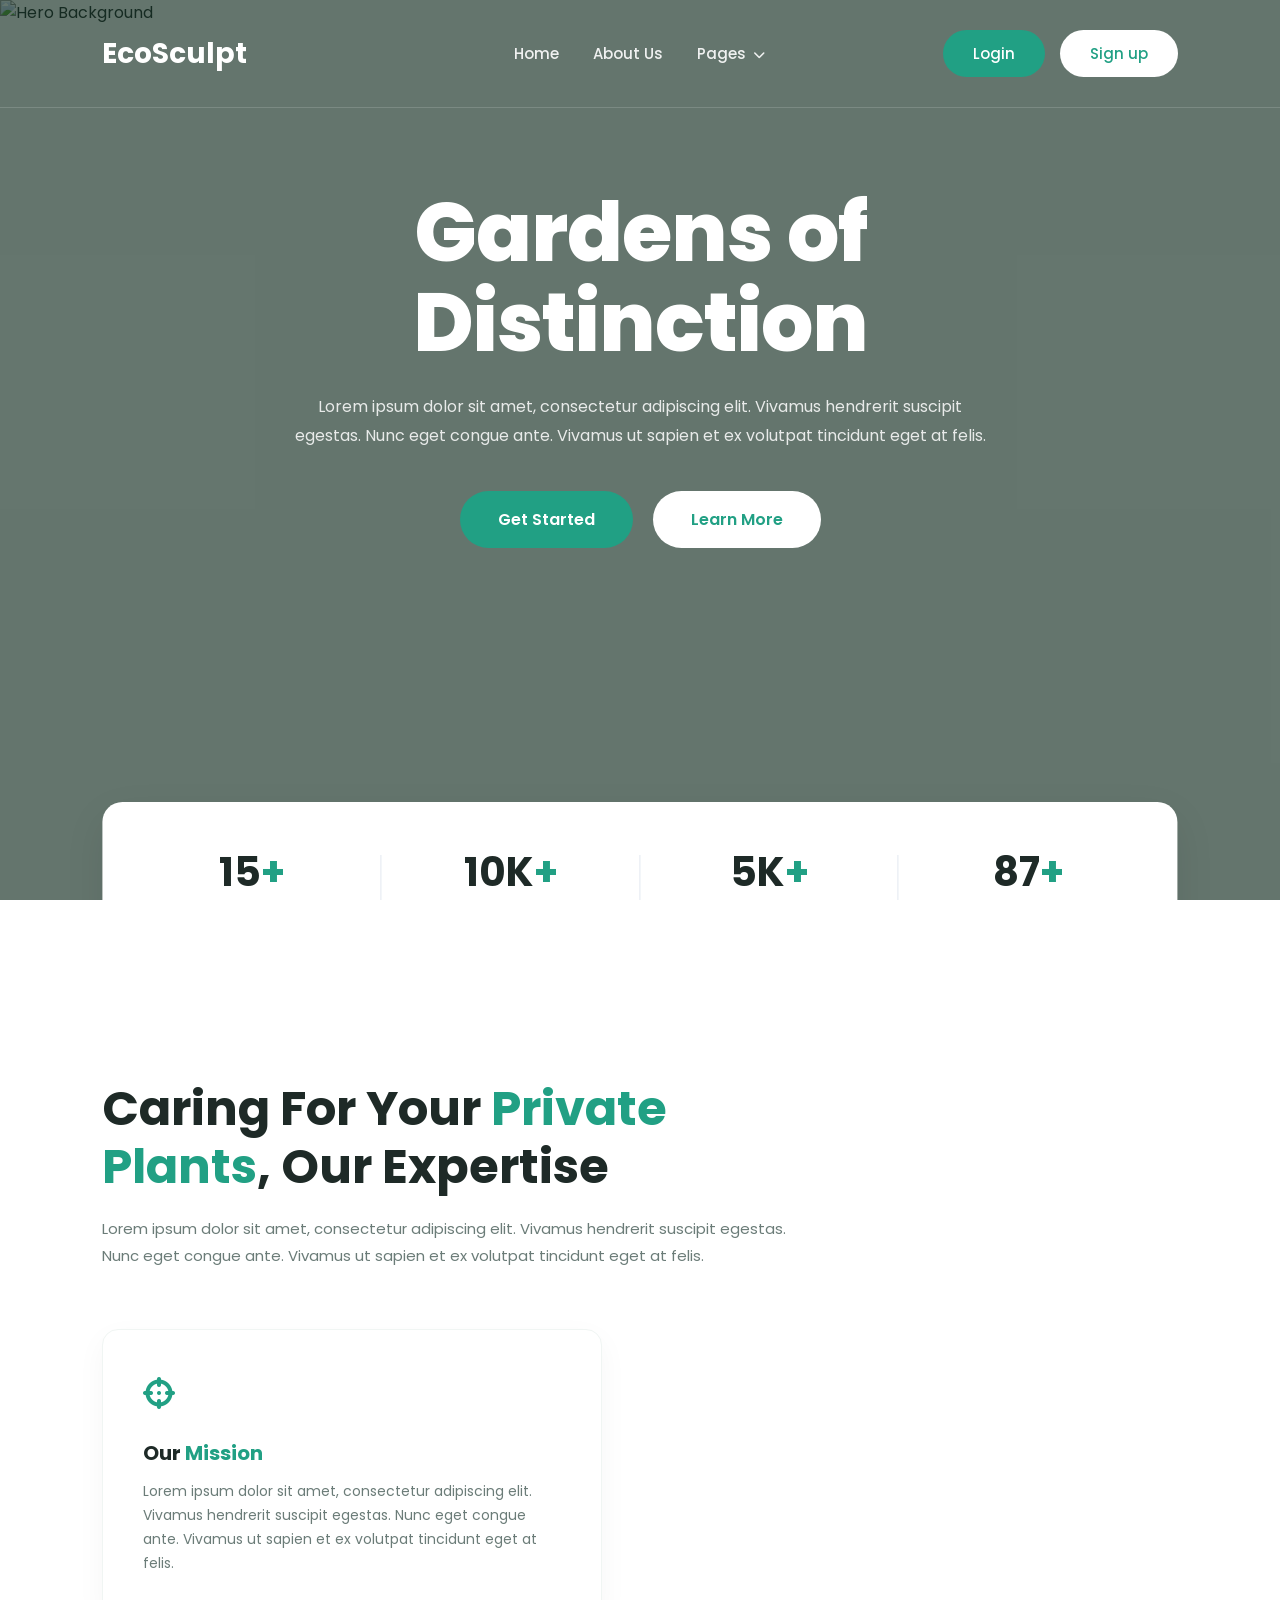
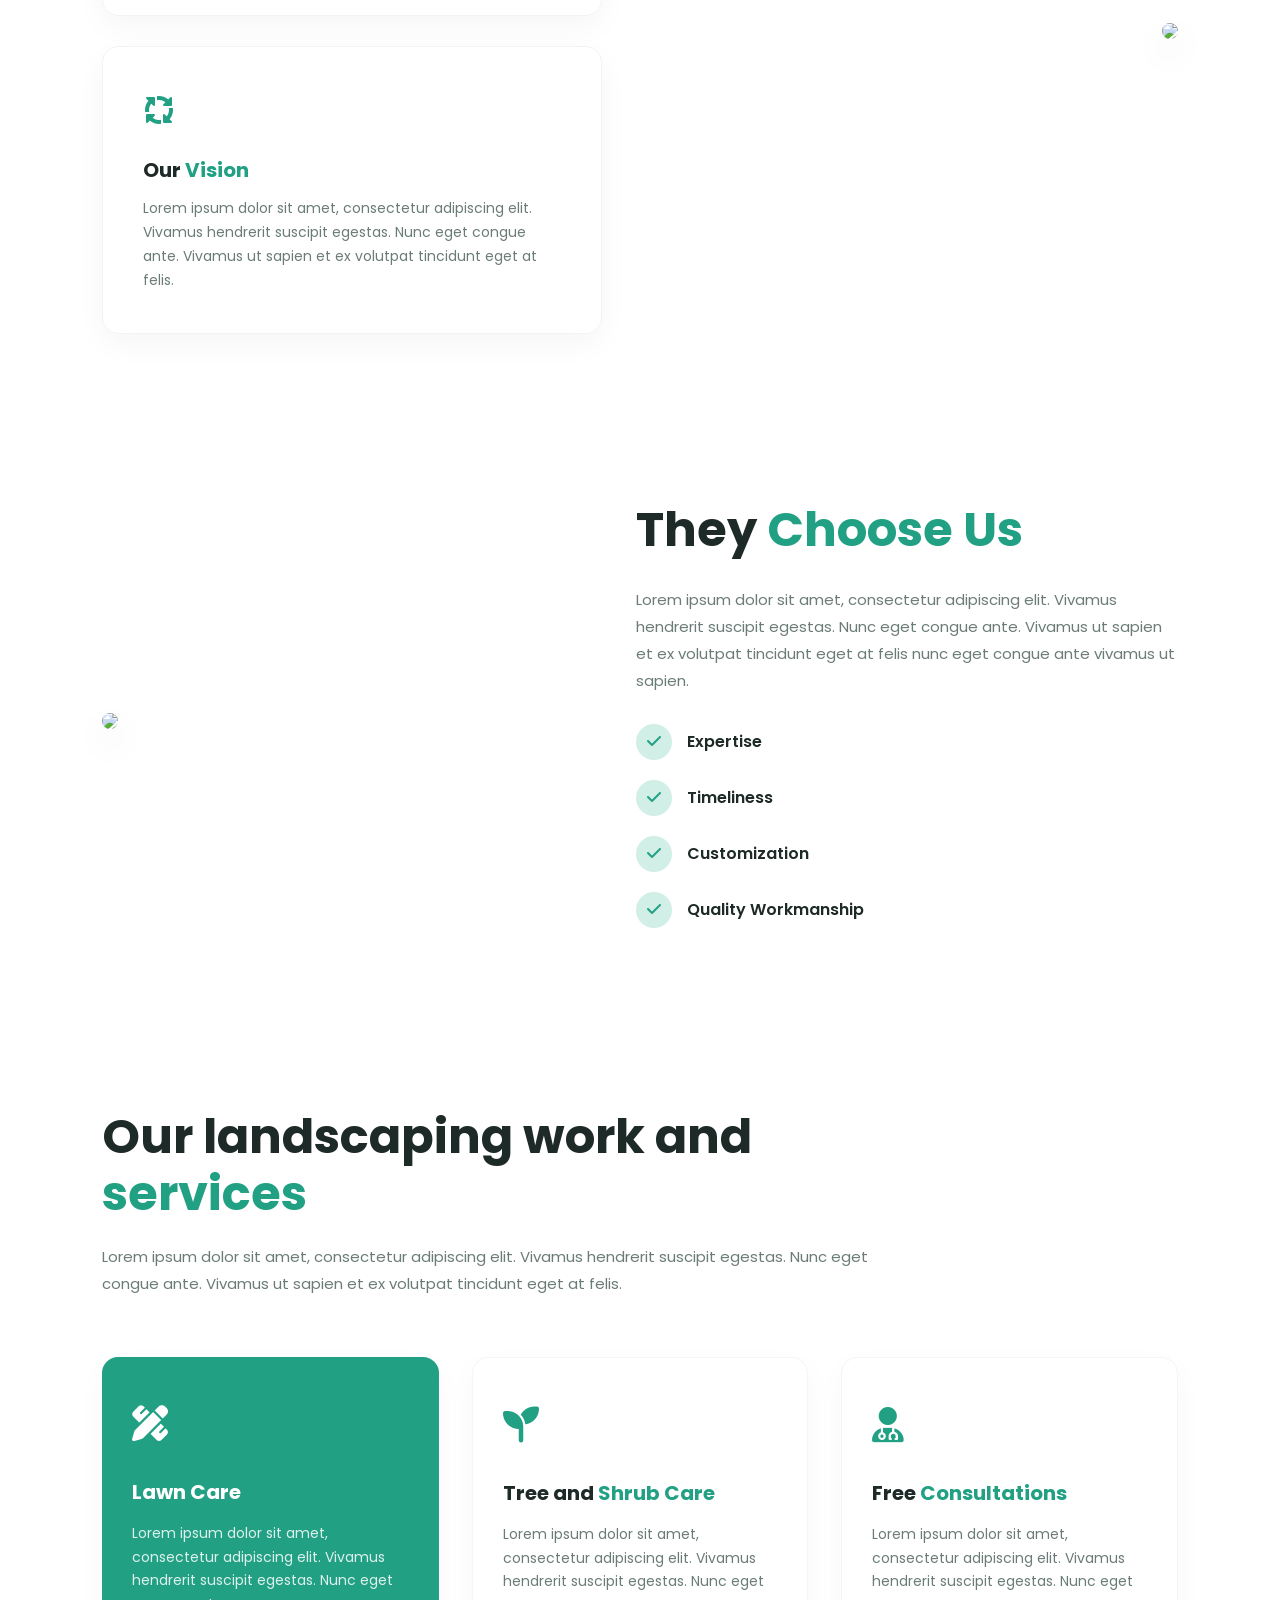
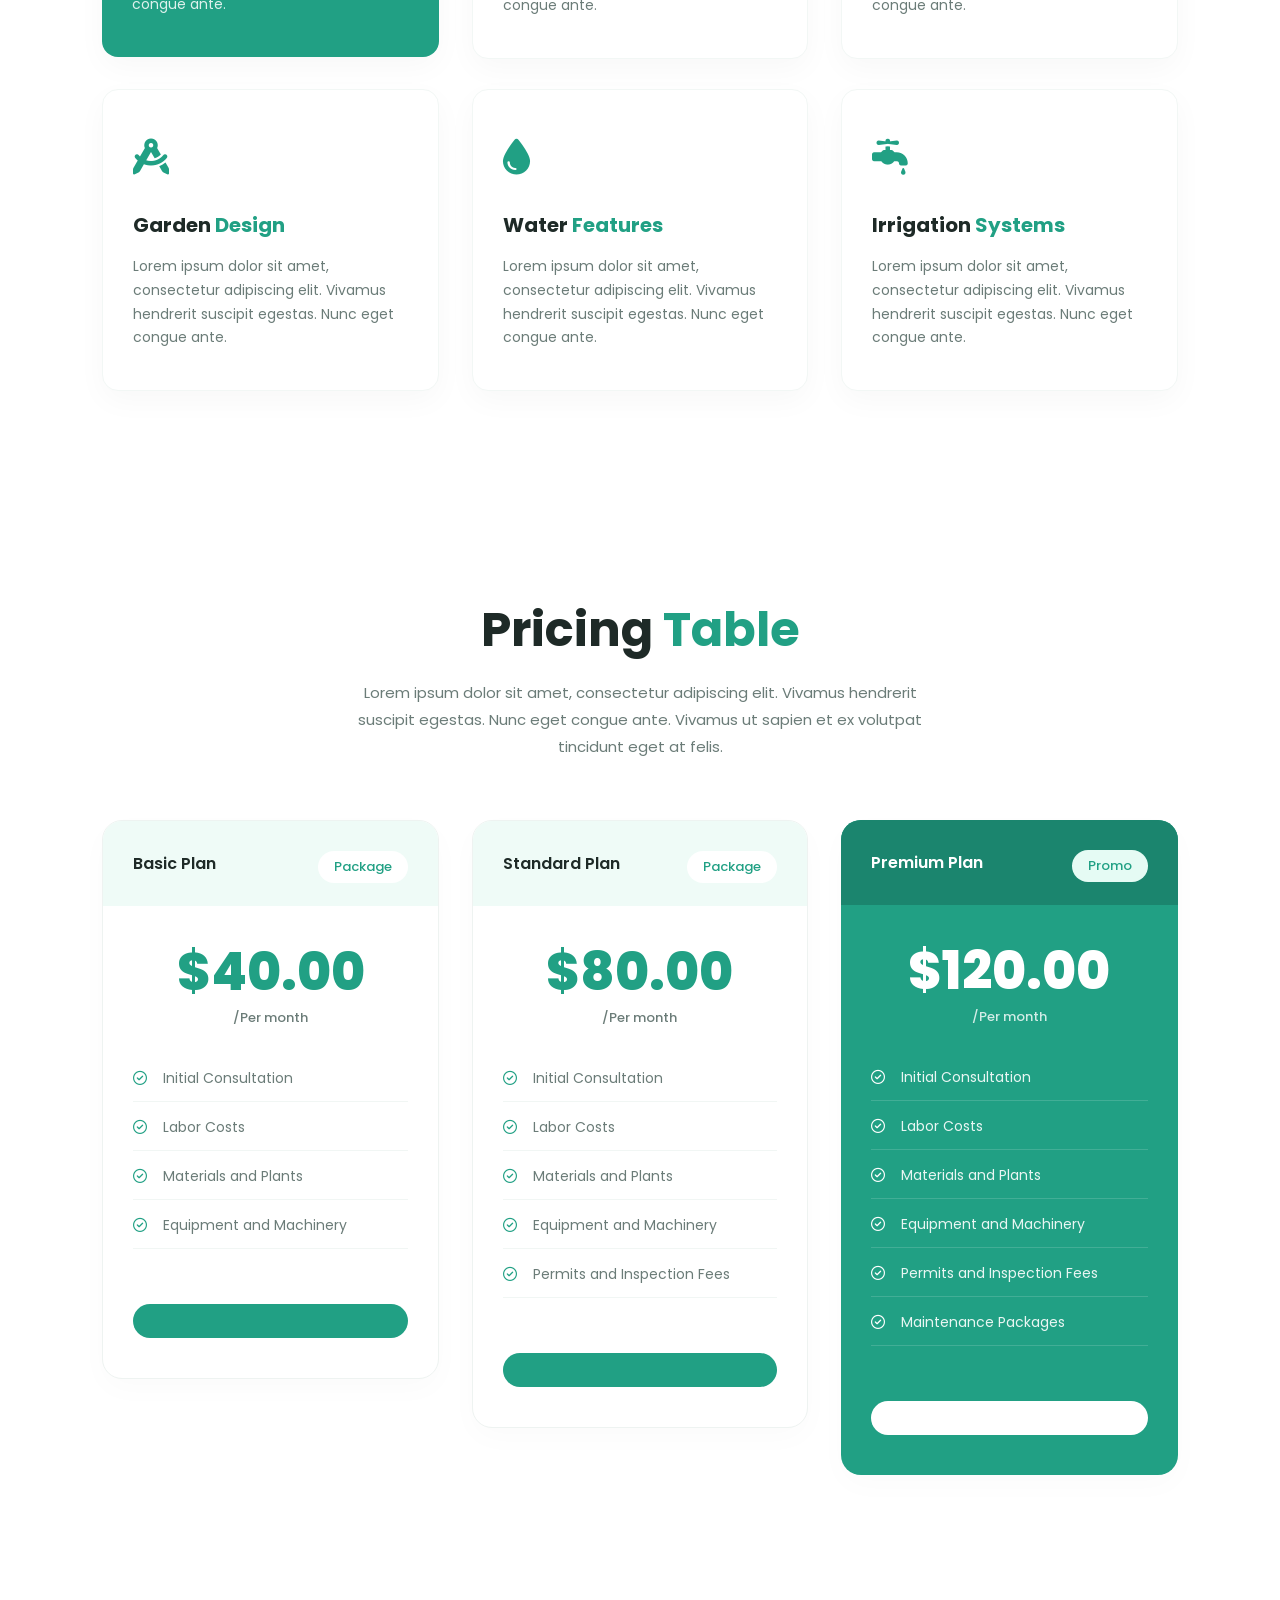
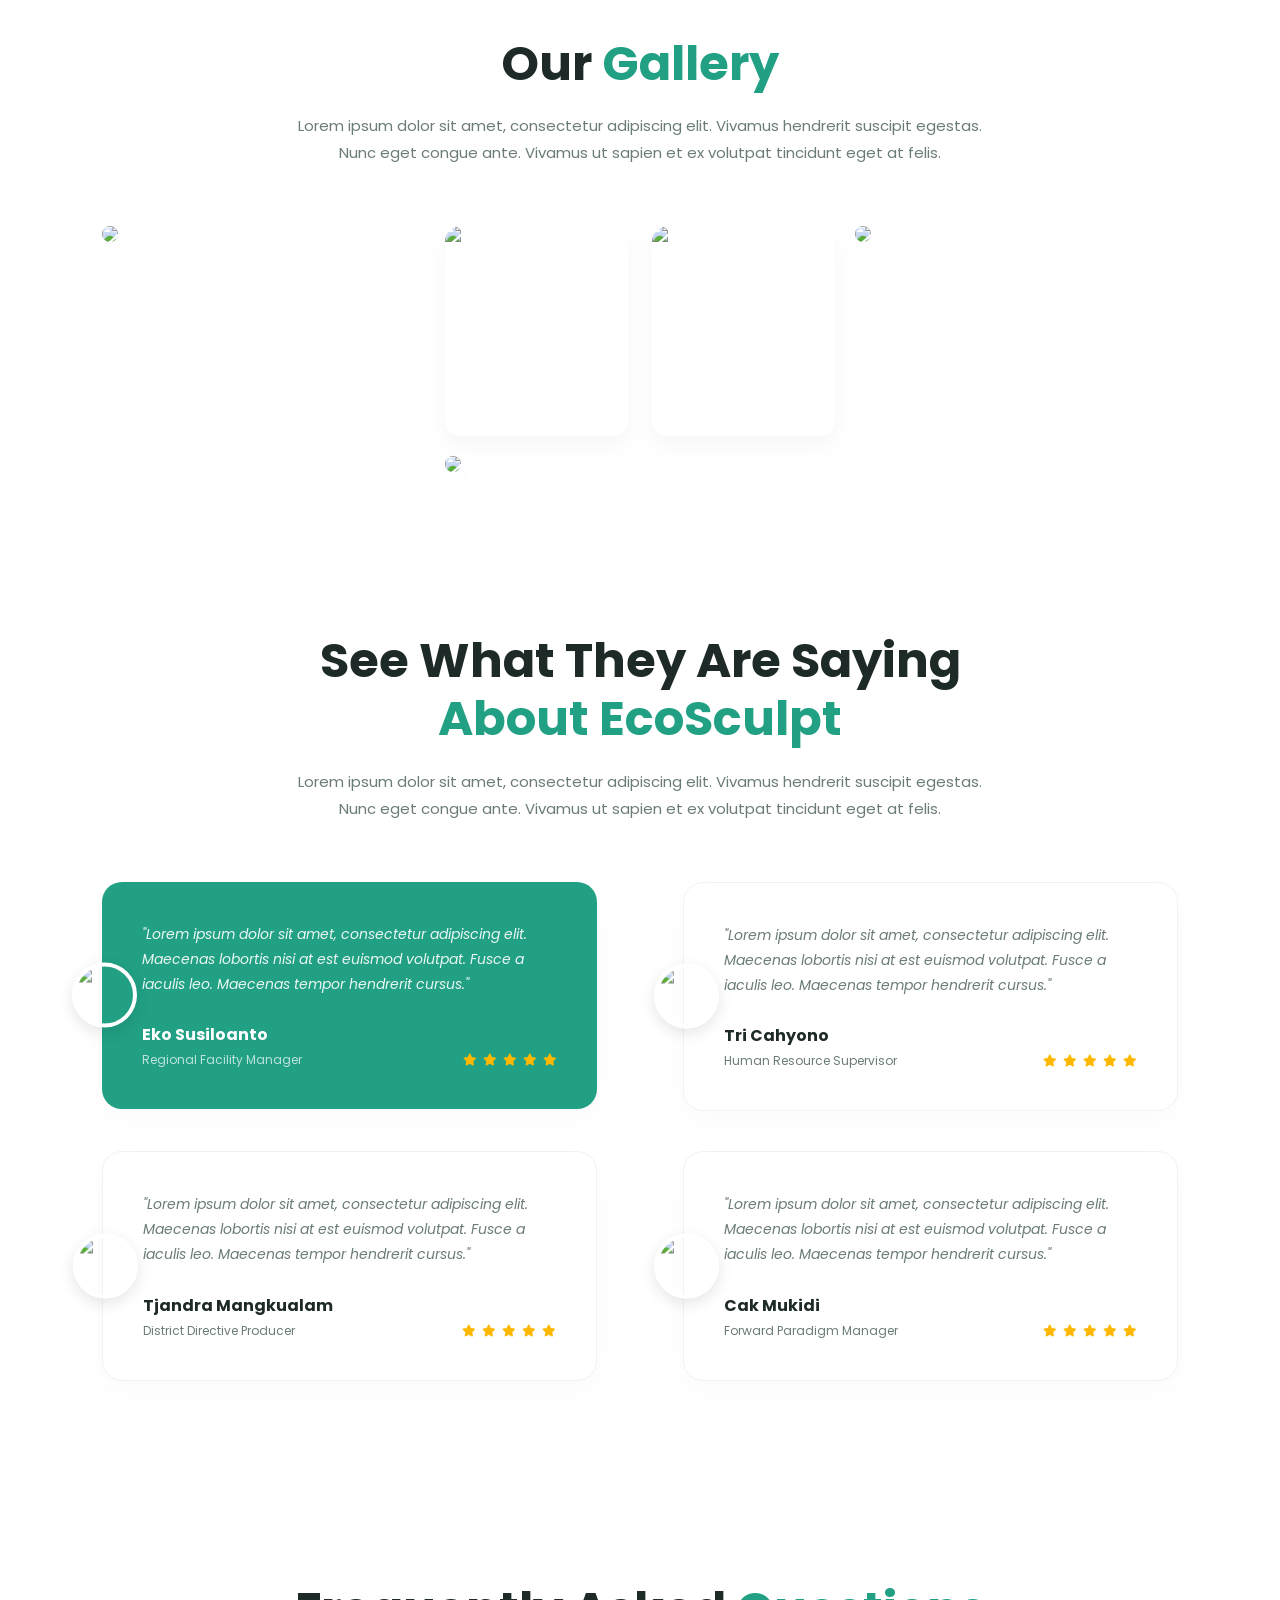
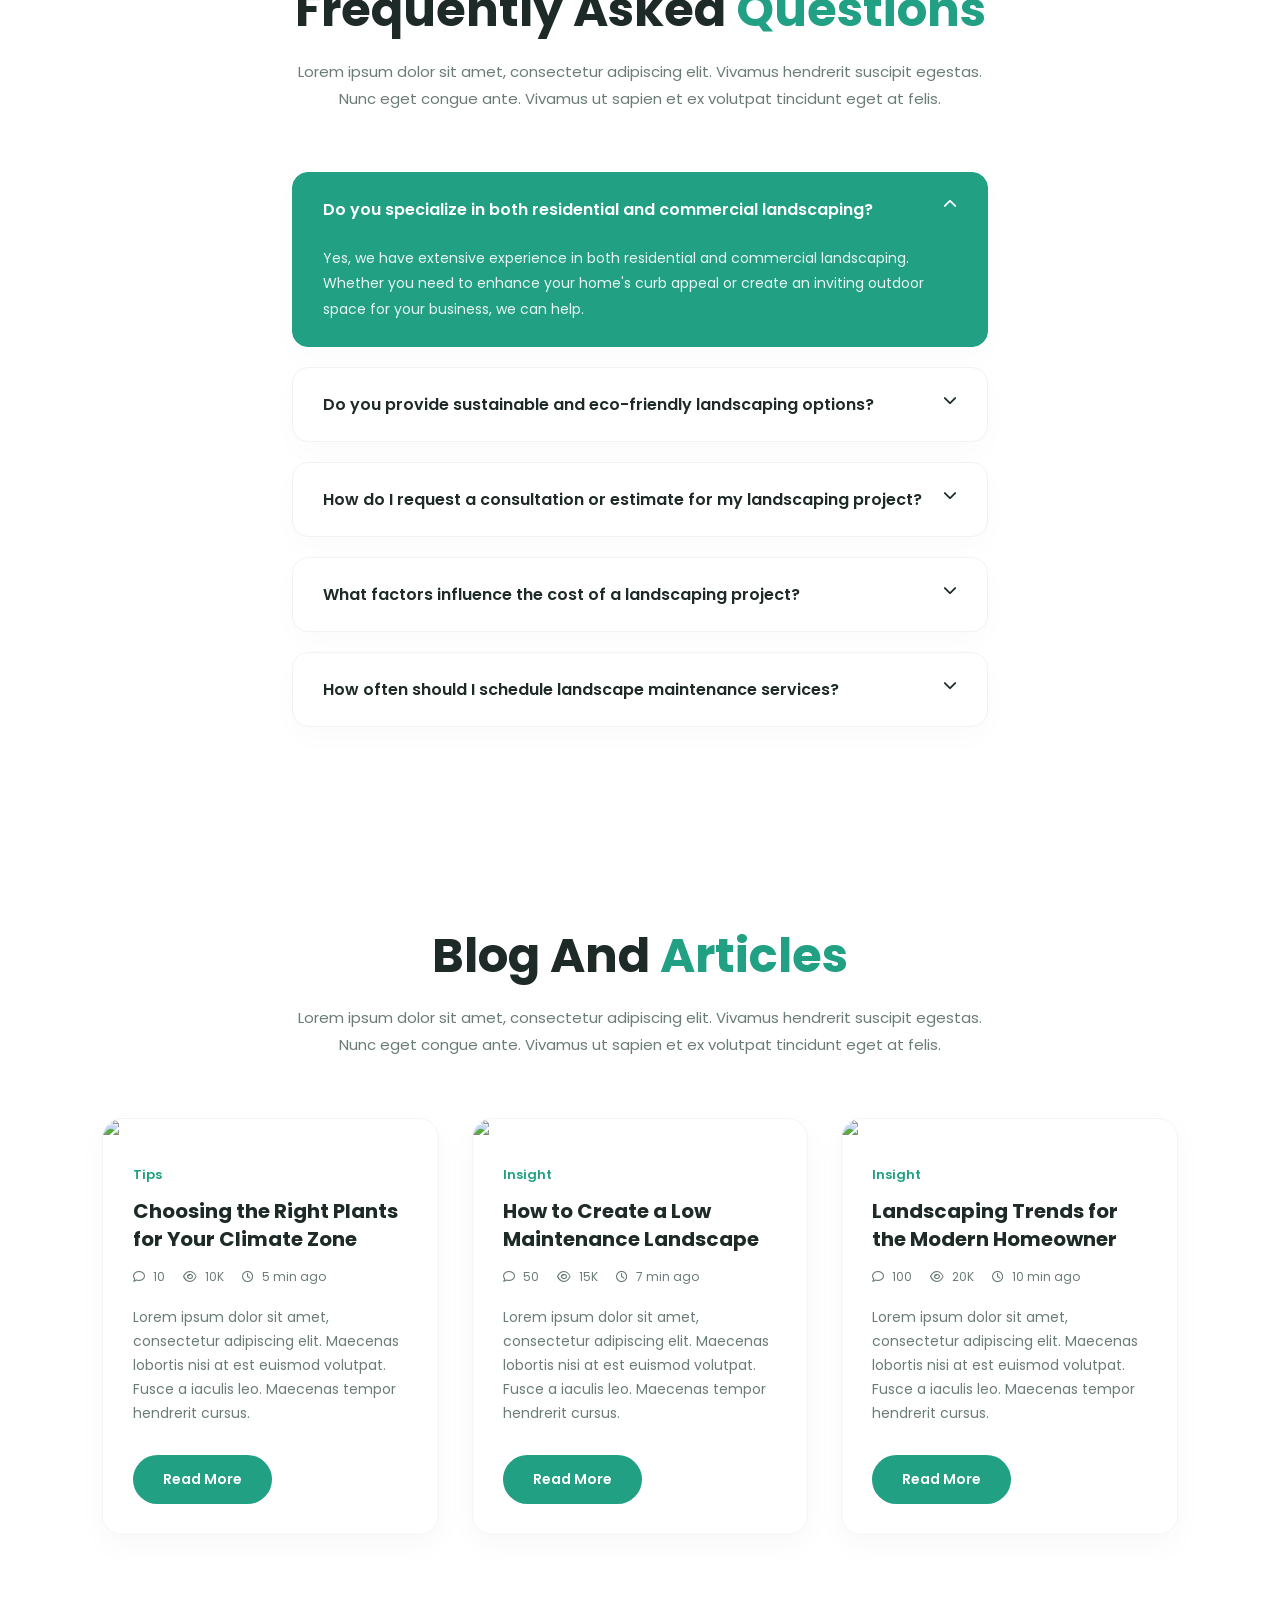
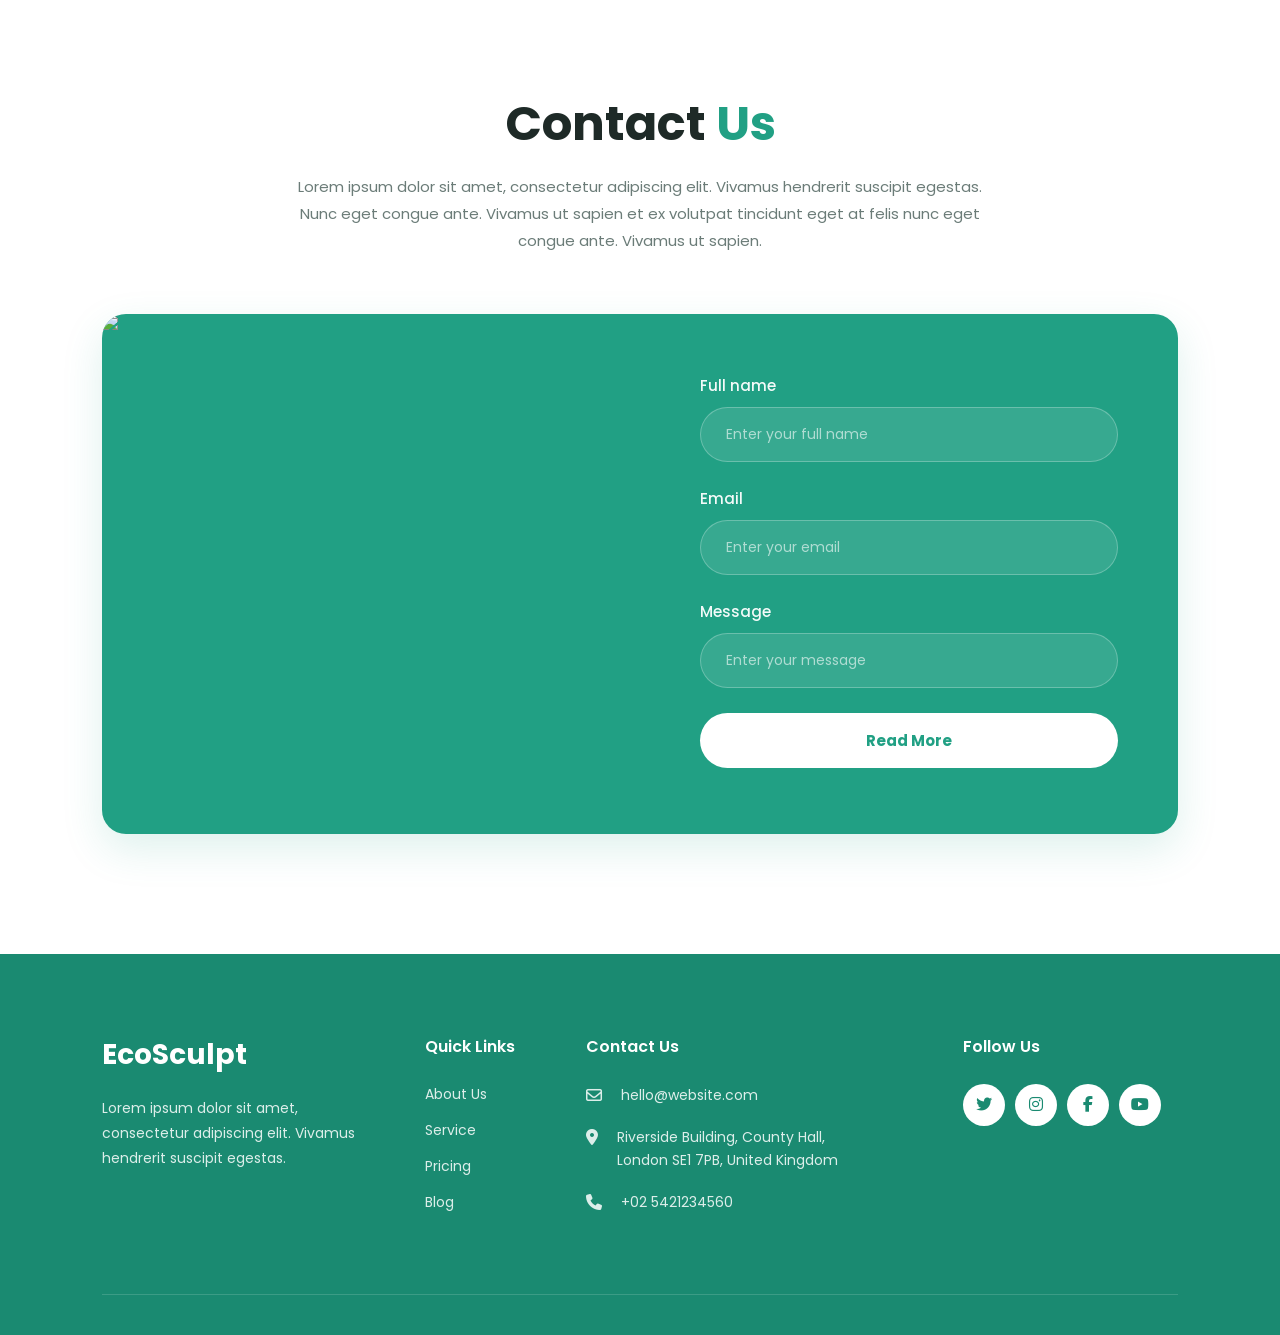
==== commit 9302bb5e: "Add files via upload" ====
--- a/index.html
+++ b/index.html
@@ -273,7 +273,7 @@
         </div>
 
         <div class="testimonials-grid">
-            <!-- كارت 1 (أخضر كامل ونشط) -->
+            
             <div class="testimonial-card active">
                 <img src="eko.webp" alt="Eko Susiloanto" class="testimonial-avatar">
                 <div class="testimonial-text">
@@ -294,7 +294,7 @@
                 </div>
             </div>
 
-            <!-- كارت 2 (أبيض) -->
+           
             <div class="testimonial-card">
                 <img src="tjandra.jpg" alt="Tri Cahyono" class="testimonial-avatar">
                 <div class="testimonial-text">
@@ -315,7 +315,7 @@
                 </div>
             </div>
 
-            <!-- كارت 3 (أبيض) -->
+            
             <div class="testimonial-card">
                 <img src="tri.png" alt="Tjandra Mangkualam" class="testimonial-avatar">
                 <div class="testimonial-text">
@@ -336,7 +336,7 @@
                 </div>
             </div>
 
-            <!-- كارت 4 (أبيض) -->
+            
             <div class="testimonial-card">
                 <img src="cak.webp" alt="Cak Mukidi" class="testimonial-avatar">
                 <div class="testimonial-text">
@@ -404,7 +404,6 @@
         </div>
     </section>
 
-    <!-- SECTION 8: BLOG AND ARTICLES -->
     <section class="blog-section">
         <div class="section-header centered">
             <h2>Blog And <span>Articles</span></h2>
@@ -465,7 +464,7 @@
         </div>
     </section>
 
-    <!-- SECTION 9: CONTACT US -->
+    
     <section class="contact-section">
         <div class="section-header centered">
             <h2>Contact <span>Us</span></h2>
--- a/style.css
+++ b/style.css
@@ -21,7 +21,7 @@
             overflow-x: hidden;
         }
 
-        
+      
         .hero-section {
             position: relative;
             min-height: 100vh;
@@ -51,15 +51,16 @@
 
         header {
             position: relative;
-            display: flex;
-            justify-content: space-between;
-            align-items: center;
             padding: 30px 8%;
             border-bottom: 1px solid rgba(255, 255, 255, 0.15);
             z-index: 5;
+            font-size: 0; 
         }
 
         .logo {
+            display: inline-block;
+            vertical-align: middle;
+            width: 25%;
             color: var(--white);
             font-size: 28px;
             font-weight: 700;
@@ -67,16 +68,20 @@
         }
 
         nav {
-            display: flex;
-            align-items: center;
-            gap: 35px;
+            display: inline-block;
+            vertical-align: middle;
+            width: 50%;
+            text-align: center;
+            font-size: 0;
         }
 
         nav a {
+            display: inline-block;
             color: rgba(255, 255, 255, 0.9);
             text-decoration: none;
             font-size: 15px;
             font-weight: 500;
+            margin: 0 17px;
             transition: var(--transition);
         }
 
@@ -90,18 +95,24 @@
         }
 
         .auth-buttons {
-            display: flex;
-            gap: 15px;
+            display: inline-block;
+            vertical-align: middle;
+            width: 25%;
+            text-align: right;
+            font-size: 0;
         }
 
         .btn-login {
+            display: inline-block;
             background: var(--primary-color);
             color: var(--white);
             padding: 12px 30px;
             border-radius: 30px;
             text-decoration: none;
+            font-size: 15px;
             font-weight: 500;
             transition: var(--transition);
+            margin-right: 15px;
         }
 
         .btn-login:hover {
@@ -109,11 +120,13 @@
         }
 
         .btn-signup {
+            display: inline-block;
             background: var(--white);
             color: var(--primary-color);
             padding: 12px 30px;
             border-radius: 30px;
             text-decoration: none;
+            font-size: 15px;
             font-weight: 500;
             transition: var(--transition);
         }
@@ -151,20 +164,21 @@
         }
 
         .hero-ctas {
-            display: flex;
-            justify-content: center;
-            gap: 20px;
             margin-bottom: 100px;
+            font-size: 0;
         }
 
         .btn-cta-primary {
+            display: inline-block;
             background: var(--primary-color);
             color: var(--white);
             padding: 16px 38px;
             border-radius: 30px;
             text-decoration: none;
+            font-size: 16px;
             font-weight: 600;
             transition: var(--transition);
+            margin-right: 20px;
         }
 
         .btn-cta-primary:hover {
@@ -172,11 +186,13 @@
         }
 
         .btn-cta-secondary {
+            display: inline-block;
             background: var(--white);
             color: var(--primary-color);
             padding: 16px 38px;
             border-radius: 30px;
             text-decoration: none;
+            font-size: 16px;
             font-weight: 600;
             transition: var(--transition);
         }
@@ -195,14 +211,16 @@
             background: var(--white);
             border-radius: 20px;
             box-shadow: 0 15px 40px rgba(0, 0, 0, 0.08);
-            display: flex;
-            justify-content: space-around;
             padding: 40px 20px;
             z-index: 10;
+            font-size: 0;
+            text-align: center;
         }
 
         .stat-item {
-            flex: 1;
+            display: inline-block;
+            vertical-align: top;
+            width: 25%;
             text-align: center;
             position: relative;
         }
@@ -271,20 +289,24 @@
         }
 
         .split-layout {
-            display: grid;
-            grid-template-columns: 1.1fr 0.9fr;
-            gap: 60px;
-            align-items: center;
-        }
-
-        /* Cards Style (First section) */
+            font-size: 0;
+        }
+
         .cards-column {
-            display: flex;
-            flex-direction: column;
-            gap: 30px;
+            display: inline-block;
+            vertical-align: middle;
+            width: 55%;
+        }
+
+        .image-column {
+            display: inline-block;
+            vertical-align: middle;
+            width: 45%;
+            text-align: right;
         }
 
         .info-card {
+            display: block;
             background: var(--white);
             border-radius: 16px;
             padding: 40px;
@@ -292,6 +314,12 @@
             border: 1px solid #f0f5f3;
             transition: var(--transition);
             max-width: 500px;
+            margin-bottom: 30px;
+            text-align: left;
+        }
+
+        .info-card:last-child {
+            margin-bottom: 0;
         }
 
         .info-card:hover {
@@ -320,12 +348,6 @@
             font-size: 14px;
             color: var(--text-gray);
             line-height: 1.7;
-        }
-
-        .image-column {
-            position: relative;
-            display: flex;
-            justify-content: flex-end;
         }
 
         .showcase-image {
@@ -337,7 +359,7 @@
             box-shadow: 0 15px 35px rgba(0, 0, 0, 0.1);
         }
 
-        
+      
         .choose-us-section {
             padding: 80px 8%;
             max-width: 1400px;
@@ -345,15 +367,21 @@
         }
 
         .choose-us-grid {
-            display: grid;
-            grid-template-columns: 0.9fr 1.1fr;
-            gap: 80px;
-            align-items: center;
+            font-size: 0;
         }
 
         .choose-image-wrapper {
-            display: flex;
-            justify-content: flex-start;
+            display: inline-block;
+            vertical-align: middle;
+            width: 45%;
+        }
+
+        .choose-content {
+            display: inline-block;
+            vertical-align: middle;
+            width: 55%;
+            padding-left: 50px;
+            text-align: left;
         }
 
         .choose-image {
@@ -384,37 +412,38 @@
         }
 
         .features-list {
-            display: flex;
-            flex-direction: column;
-            gap: 20px;
+            display: block;
         }
 
         .feature-item {
-            display: flex;
-            align-items: center;
-            gap: 15px;
+            display: block;
+            margin-bottom: 20px;
+            font-size: 0;
         }
 
         .feature-icon-box {
+            display: inline-block;
+            vertical-align: middle;
             width: 36px;
             height: 36px;
             background-color: #d1efe6;
             border-radius: 50%;
-            display: flex;
-            align-items: center;
-            justify-content: center;
+            text-align: center;
+            line-height: 36px;
             color: var(--primary-color);
             font-size: 16px;
-            flex-shrink: 0;
+            margin-right: 15px;
         }
 
         .feature-item span {
+            display: inline-block;
+            vertical-align: middle;
             font-size: 16px;
             font-weight: 600;
             color: var(--text-dark);
         }
 
-        /* --- SECTION 3: LANDSCAPING SERVICES --- */
+        
         .services-section {
             padding: 80px 8%;
             max-width: 1400px;
@@ -422,19 +451,28 @@
         }
 
         .services-grid {
-            display: grid;
-            grid-template-columns: repeat(3, 1fr);
-            gap: 30px;
+            font-size: 0;
             margin-top: 50px;
         }
 
         .service-card {
+            display: inline-block;
+            vertical-align: top;
             background-color: var(--white);
             border-radius: 16px;
             padding: 40px 30px;
             box-shadow: 0 10px 30px rgba(0, 0, 0, 0.03);
             border: 1px solid #f2f7f5;
             transition: var(--transition);
+            width: 31.333%;
+            margin-right: 3%;
+            margin-bottom: 30px;
+            text-align: left;
+        }
+
+    
+        .services-grid .service-card:nth-child(3n) {
+            margin-right: 0;
         }
 
         .service-card:hover {
@@ -487,7 +525,7 @@
             color: rgba(255, 255, 255, 0.85);
         }
 
-        /* --- SECTION 4: PRICING TABLE --- */
+        
         .pricing-section {
             padding: 100px 8% 80px 8%;
             max-width: 1400px;
@@ -500,22 +538,27 @@
         }
 
         .pricing-grid {
-            display: grid;
-            grid-template-columns: repeat(3, 1fr);
-            gap: 30px;
-            align-items: stretch;
+            font-size: 0;
             margin-top: 50px;
+            text-align: center;
         }
 
         .pricing-card {
+            display: inline-block;
+            vertical-align: top;
             background: var(--white);
             border-radius: 20px;
             border: 1px solid #eef3f1;
             box-shadow: 0 10px 30px rgba(0, 0, 0, 0.02);
             overflow: hidden;
-            display: flex;
-            flex-direction: column;
-            transition: var(--transition);
+            transition: var(--transition);
+            width: 31.333%;
+            margin-right: 3%;
+            text-align: left;
+        }
+
+        .pricing-grid .pricing-card:last-child {
+            margin-right: 0;
         }
 
         .pricing-card:hover {
@@ -526,18 +569,17 @@
         .pricing-header {
             background-color: #effbf7;
             padding: 30px;
-            display: flex;
-            justify-content: space-between;
-            align-items: center;
         }
 
         .plan-name {
+            display: inline-block;
             font-size: 16px;
             font-weight: 600;
             color: var(--text-dark);
         }
 
         .plan-badge {
+            float: right;
             background: var(--white);
             color: var(--primary-color);
             padding: 6px 16px;
@@ -595,30 +637,25 @@
         .pricing-features {
             list-style: none;
             padding: 0 30px 40px 30px;
-            display: flex;
-            flex-direction: column;
-            gap: 15px;
-            flex-grow: 1;
         }
 
         .pricing-features li {
             font-size: 14px;
             color: var(--text-gray);
-            display: flex;
-            align-items: center;
-            gap: 12px;
             padding-bottom: 12px;
+            margin-bottom: 15px;
             border-bottom: 1px solid #f1f6f4;
+        }
+
+        .pricing-features li i {
+            color: var(--primary-color);
+            font-size: 14px;
+            margin-right: 12px;
         }
 
         .pricing-card.premium .pricing-features li {
             color: rgba(255, 255, 255, 0.9);
             border-bottom-color: rgba(255, 255, 255, 0.15);
-        }
-
-        .pricing-features li i {
-            color: var(--primary-color);
-            font-size: 14px;
         }
 
         .pricing-card.premium .pricing-features li i {
@@ -638,6 +675,7 @@
             padding: 16px;
             border-radius: 30px;
             font-weight: 600;
+            text-align: center;
             transition: var(--transition);
             border: 1px solid transparent;
         }
@@ -655,7 +693,7 @@
             background-color: #f0f0f0;
         }
 
-        /* --- SECTION 5: GALLERY --- */
+        
         .gallery-section {
             padding: 80px 8%;
             max-width: 1400px;
@@ -663,33 +701,48 @@
         }
 
         .gallery-grid {
-            display: grid;
-            grid-template-columns: 1fr 1.2fr 1fr;
-            gap: 20px;
+            font-size: 0;
             margin-top: 50px;
         }
 
         .gallery-col {
-            display: flex;
-            flex-direction: column;
-            gap: 20px;
+            display: inline-block;
+            vertical-align: top;
+        }
+
+        .gallery-col.col-left {
+            width: 30%;
         }
 
         .gallery-col.middle-col {
-            display: grid;
-            grid-template-rows: auto auto;
-            gap: 20px;
+            width: 40%;
+            padding: 0 20px;
+        }
+
+        .gallery-col.col-right {
+            width: 30%;
         }
 
         .gallery-middle-row {
-            display: grid;
-            grid-template-columns: 1fr 1fr;
-            gap: 20px;
+            font-size: 0;
+            margin-bottom: 20px;
+        }
+
+        .gallery-middle-row .gallery-img {
+            display: inline-block;
+            width: 47%;
+        }
+
+        .gallery-middle-row .gallery-img:first-child {
+            margin-right: 6%;
+        }
+
+        .col-middle-bottom {
+            width: 100%;
         }
 
         .gallery-img {
             width: 100%;
-            height: 100%;
             object-fit: cover;
             border-radius: 16px;
             transition: var(--transition);
@@ -725,13 +778,13 @@
         }
 
         .testimonials-grid {
-            display: grid;
-            grid-template-columns: 1fr 1fr;
-            gap: 30px;
+            font-size: 0;
             margin-top: 50px;
         }
 
         .testimonial-card {
+            display: inline-block;
+            vertical-align: top;
             background-color: var(--white);
             border: 1px solid #edf4f1;
             border-radius: 20px;
@@ -739,7 +792,16 @@
             position: relative;
             box-shadow: 0 10px 30px rgba(0, 0, 0, 0.02);
             transition: var(--transition);
-            margin-left: 30px;
+            width: 46%;
+            margin-left: 4%;
+            margin-bottom: 40px;
+            text-align: left;
+        }
+
+       
+        .testimonials-grid .testimonial-card:nth-child(odd) {
+            margin-left: 0;
+            margin-right: 4%;
         }
 
         .testimonial-card:hover {
@@ -779,9 +841,12 @@
         }
 
         .testimonial-footer {
-            display: flex;
-            justify-content: space-between;
-            align-items: center;
+            display: block;
+        }
+
+        .client-info {
+            display: inline-block;
+            width: 60%;
         }
 
         .client-info h4 {
@@ -805,10 +870,15 @@
         }
 
         .stars {
+            display: inline-block;
+            width: 40%;
+            text-align: right;
             color: #ffb800;
             font-size: 12px;
-            display: flex;
-            gap: 3px;
+        }
+
+        .stars i {
+            margin-left: 3px;
         }
 
         
@@ -820,9 +890,6 @@
 
         .faq-container {
             margin-top: 50px;
-            display: flex;
-            flex-direction: column;
-            gap: 20px;
         }
 
         details {
@@ -832,6 +899,7 @@
             border: 1px solid #eff4f2;
             overflow: hidden;
             transition: var(--transition);
+            margin-bottom: 20px;
         }
 
         summary {
@@ -841,9 +909,6 @@
             color: var(--text-dark);
             cursor: pointer;
             list-style: none;
-            display: flex;
-            justify-content: space-between;
-            align-items: center;
             outline: none;
             user-select: none;
         }
@@ -858,6 +923,7 @@
             font-weight: 900;
             font-size: 14px;
             color: var(--text-dark);
+            float: right;
             transition: transform 0.3s ease;
         }
 
@@ -886,7 +952,7 @@
             color: rgba(255, 255, 255, 0.9);
         }
 
-        /* --- SECTION 8: BLOG AND ARTICLES --- */
+        
         .blog-section {
             padding: 100px 8% 80px 8%;
             max-width: 1400px;
@@ -894,21 +960,26 @@
         }
 
         .blog-grid {
-            display: grid;
-            grid-template-columns: repeat(3, 1fr);
-            gap: 30px;
+            font-size: 0;
             margin-top: 50px;
         }
 
         .blog-card {
+            display: inline-block;
+            vertical-align: top;
             background: var(--white);
             border-radius: 20px;
             overflow: hidden;
             box-shadow: 0 10px 30px rgba(0, 0, 0, 0.03);
             border: 1px solid #f2f7f5;
-            display: flex;
-            flex-direction: column;
-            transition: var(--transition);
+            transition: var(--transition);
+            width: 31.333%;
+            margin-right: 3%;
+            text-align: left;
+        }
+
+        .blog-grid .blog-card:last-child {
+            margin-right: 0;
         }
 
         .blog-card:hover {
@@ -924,9 +995,6 @@
 
         .blog-body {
             padding: 30px;
-            display: flex;
-            flex-direction: column;
-            flex-grow: 1;
         }
 
         .blog-tag {
@@ -938,6 +1006,7 @@
         }
 
         .blog-title {
+            display: block;
             font-size: 20px;
             font-weight: 700;
             color: var(--text-dark);
@@ -952,18 +1021,18 @@
         }
 
         .blog-meta {
-            display: flex;
-            align-items: center;
-            gap: 15px;
             font-size: 12px;
             color: var(--text-gray);
             margin-bottom: 20px;
         }
 
         .blog-meta span {
-            display: flex;
-            align-items: center;
-            gap: 5px;
+            display: inline-block;
+            margin-right: 15px;
+        }
+
+        .blog-meta span i {
+            margin-right: 5px;
         }
 
         .blog-desc {
@@ -971,12 +1040,10 @@
             color: var(--text-gray);
             line-height: 1.7;
             margin-bottom: 30px;
-            flex-grow: 1;
         }
 
         .btn-readmore {
             display: inline-block;
-            text-align: center;
             background-color: var(--primary-color);
             color: var(--white);
             text-decoration: none;
@@ -991,7 +1058,7 @@
             background-color: var(--primary-hover);
         }
 
-        
+        /* --- SECTION 9: CONTACT US --- */
         .contact-section {
             padding: 80px 8% 120px 8%;
             max-width: 1400px;
@@ -1003,14 +1070,15 @@
             background-color: var(--primary-color);
             border-radius: 24px;
             overflow: hidden;
-            display: grid;
-            grid-template-columns: 1fr 1.1fr;
+            font-size: 0;
             box-shadow: 0 15px 40px rgba(33, 160, 132, 0.15);
         }
 
         .contact-image-box {
-            height: 100%;
-            min-height: 480px;
+            display: inline-block;
+            vertical-align: top;
+            width: 50%;
+            height: 520px;
         }
 
         .contact-img {
@@ -1020,11 +1088,12 @@
         }
 
         .contact-form-box {
+            display: inline-block;
+            vertical-align: top;
+            width: 50%;
             padding: 60px;
             color: var(--white);
-            display: flex;
-            flex-direction: column;
-            justify-content: center;
+            text-align: left;
         }
 
         .form-group {
@@ -1073,7 +1142,6 @@
             cursor: pointer;
             transition: var(--transition);
             text-align: center;
-            text-decoration: none;
         }
 
         .btn-submit:hover {
@@ -1081,7 +1149,7 @@
             transform: translateY(-2px);
         }
 
-        
+       
         footer {
             background-color: #1a8a71;
             color: var(--white);
@@ -1091,11 +1159,16 @@
         .footer-grid {
             max-width: 1400px;
             margin: 0 auto;
-            display: grid;
-            grid-template-columns: 1.5fr 1fr 1.5fr 1.2fr;
-            gap: 50px;
+            font-size: 0;
             padding-bottom: 60px;
             border-bottom: 1px solid rgba(255, 255, 255, 0.15);
+        }
+
+        .footer-brand {
+            display: inline-block;
+            vertical-align: top;
+            width: 30%;
+            text-align: left;
         }
 
         .footer-brand h2 {
@@ -1111,18 +1184,25 @@
             max-width: 280px;
         }
 
+        .footer-links {
+            display: inline-block;
+            vertical-align: top;
+            width: 15%;
+            text-align: left;
+        }
+
         .footer-links h3, .footer-contact h3, .footer-social h3 {
             font-size: 16px;
             font-weight: 600;
             margin-bottom: 25px;
-            position: relative;
         }
 
         .footer-links ul {
             list-style: none;
-            display: flex;
-            flex-direction: column;
-            gap: 15px;
+        }
+
+        .footer-links ul li {
+            margin-bottom: 15px;
         }
 
         .footer-links ul a {
@@ -1137,16 +1217,20 @@
             padding-left: 5px;
         }
 
+        .footer-contact {
+            display: inline-block;
+            vertical-align: top;
+            width: 35%;
+            text-align: left;
+        }
+
         .footer-contact-list {
-            display: flex;
-            flex-direction: column;
-            gap: 20px;
+            display: block;
         }
 
         .contact-info-item {
-            display: flex;
-            align-items: flex-start;
-            gap: 15px;
+            display: block;
+            margin-bottom: 20px;
             font-size: 14px;
             color: rgba(255, 255, 255, 0.85);
             line-height: 1.6;
@@ -1154,32 +1238,43 @@
 
         .contact-info-item i {
             font-size: 16px;
+            margin-right: 15px;
+            vertical-align: top;
             margin-top: 3px;
         }
 
-        .contact-info-item a {
+        .contact-info-item span, .contact-info-item a {
+            display: inline-block;
+            vertical-align: top;
             color: inherit;
             text-decoration: none;
         }
 
+        .footer-social {
+            display: inline-block;
+            vertical-align: top;
+            width: 20%;
+            text-align: left;
+        }
+
         .social-icons {
-            display: flex;
-            gap: 15px;
+            display: block;
             margin-top: 10px;
         }
 
         .social-icon {
+            display: inline-block;
             width: 42px;
             height: 42px;
             background-color: var(--white);
             color: #1a8a71;
             border-radius: 50%;
-            display: flex;
-            align-items: center;
-            justify-content: center;
+            text-align: center;
+            line-height: 42px;
             font-size: 16px;
             text-decoration: none;
             transition: var(--transition);
+            margin-right: 10px;
         }
 
         .social-icon:hover {
@@ -1193,31 +1288,36 @@
             .hero-content h1 {
                 font-size: 60px;
             }
-            .split-layout, .choose-us-grid, .gallery-grid, .testimonials-grid, .contact-container {
-                grid-template-columns: 1fr;
-                gap: 50px;
-            }
-            .services-grid, .pricing-grid, .blog-grid {
-                grid-template-columns: repeat(2, 1fr);
-            }
-            .footer-grid {
-                grid-template-columns: repeat(2, 1fr);
-                gap: 40px;
+            .cards-column, .image-column, .choose-image-wrapper, .choose-content, .contact-image-box, .contact-form-box {
+                width: 100% !important;
+                padding-left: 0 !important;
+                margin-left: 0 !important;
+                margin-bottom: 30px;
             }
             .image-column, .choose-image-wrapper {
-                justify-content: center;
-            }
-            .info-card, .choose-image, .showcase-image {
-                max-width: 100%;
-            }
-            .gallery-col {
-                gap: 20px;
-            }
-            .col-left .gallery-img, .col-right .gallery-img, .gallery-middle-row .gallery-img, .col-middle-bottom .gallery-img {
-                height: 300px;
+                text-align: center;
+            }
+            .services-grid .service-card, .pricing-grid .pricing-card, .blog-grid .blog-card {
+                width: 48%;
+                margin-right: 4% !important;
+            }
+            .services-grid .service-card:nth-child(2n), .pricing-grid .pricing-card:nth-child(2n), .blog-grid .blog-card:nth-child(2n) {
+                margin-right: 0 !important;
+            }
+            .gallery-col.col-left, .gallery-col.middle-col, .gallery-col.col-right {
+                width: 100%;
+                padding: 0;
+                margin-bottom: 20px;
+            }
+            .gallery-middle-row .gallery-img {
+                width: 100%;
+                margin-right: 0 !important;
+                margin-bottom: 20px;
             }
             .testimonial-card {
-                margin-left: 0;
+                width: 100% !important;
+                margin-left: 0 !important;
+                margin-right: 0 !important;
                 padding-top: 60px;
             }
             .testimonial-avatar {
@@ -1225,25 +1325,28 @@
                 top: 0;
                 transform: translateY(-50%);
             }
-            .contact-image-box {
-                min-height: 350px;
+            .footer-brand, .footer-links, .footer-contact, .footer-social {
+                width: 48%;
+                margin-bottom: 40px;
+            }
+            .col-left .gallery-img, .col-right .gallery-img, .gallery-middle-row .gallery-img, .col-middle-bottom .gallery-img {
+                height: 300px;
             }
         }
 
         @media (max-width: 768px) {
             header {
-                flex-direction: column;
-                gap: 20px;
-                padding: 20px;
-            }
-            nav {
-                flex-wrap: wrap;
-                justify-content: center;
-                gap: 20px;
+                text-align: center;
+            }
+            .logo, nav, .auth-buttons {
+                width: 100%;
+                text-align: center;
+                margin-bottom: 20px;
+            }
+            .auth-buttons {
+                margin-bottom: 0;
             }
             .stats-container {
-                flex-direction: column;
-                gap: 30px;
                 position: relative;
                 bottom: 0;
                 transform: none;
@@ -1251,6 +1354,10 @@
                 width: 90%;
                 margin: -50px auto 50px auto;
             }
+            .stat-item {
+                width: 100%;
+                margin-bottom: 25px;
+            }
             .stat-item:not(:last-child)::after {
                 display: none;
             }
@@ -1263,16 +1370,14 @@
             .section-header h2, .choose-content h2 {
                 font-size: 32px;
             }
-            .services-grid, .pricing-grid, .blog-grid {
-                grid-template-columns: 1fr;
-            }
-            .gallery-middle-row {
-                grid-template-columns: 1fr;
+            .services-grid .service-card, .pricing-grid .pricing-card, .blog-grid .blog-card {
+                width: 100%;
+                margin-right: 0 !important;
             }
             .contact-form-box {
                 padding: 30px;
             }
-            .footer-grid {
-                grid-template-columns: 1fr;
+            .footer-brand, .footer-links, .footer-contact, .footer-social {
+                width: 100%;
             }
         }
